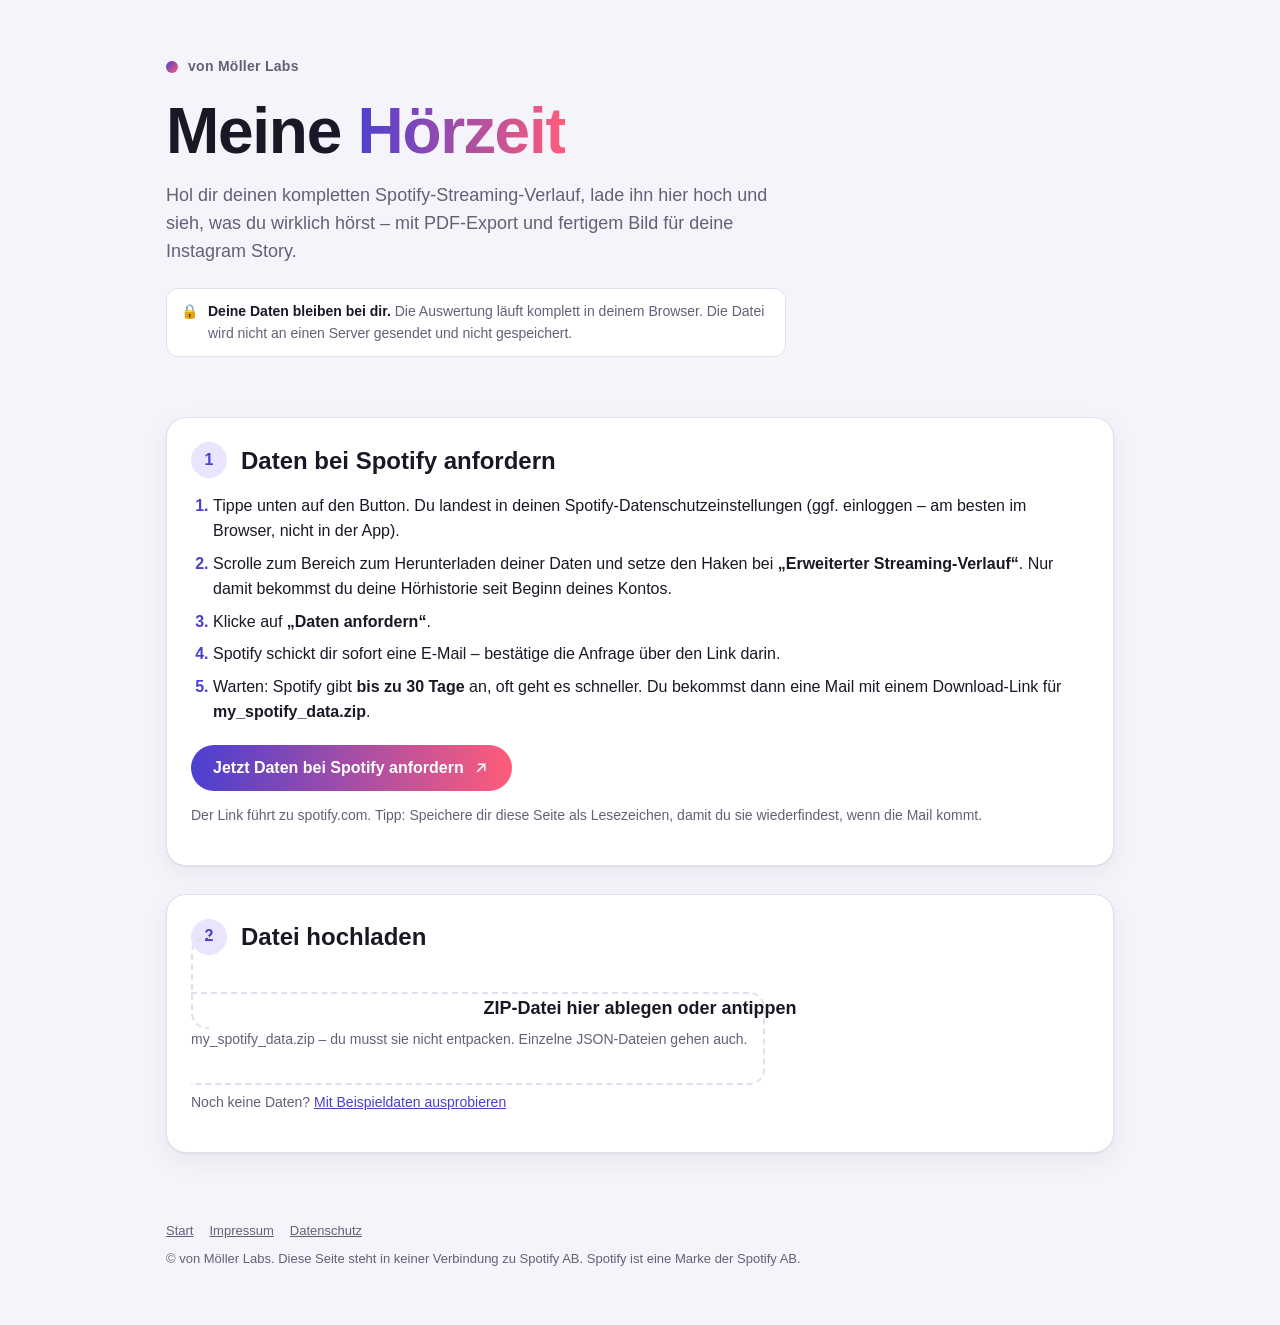
==== hoerzeit/index.html @ c16724ff "Meine Hörzeit als Web-Version, Startseite mit Links zu den Programmen, Datenschutz ergänzt Co-Author" ====
<!doctype html>
<html lang="de">
<head>
<meta charset="utf-8">
<meta name="viewport" content="width=device-width, initial-scale=1">
<title>Meine Hörzeit – von Möller Labs</title>
<meta name="description" content="Lade deinen Streaming-Verlauf hoch und bekomme eine Auswertung deiner Hörgewohnheiten – direkt im Browser, ohne Upload auf einen Server.">
<meta name="theme-color" content="#14111f">
<script src="vendor/jszip.min.js"></script>
<script src="vendor/jspdf.umd.min.js"></script>
<style>
:root{
  --bg:#f6f4fb; --surface:#ffffff; --surface-2:#efecf7; --text:#1b1726; --muted:#655f78;
  --line:#e2ddef; --accent:#4B3FD1; --accent-2:#ff5c7a; --accent-soft:#ebe4ff; --ok:#13a36b;
  --shadow:0 1px 2px rgba(20,17,31,.06),0 8px 24px rgba(20,17,31,.06);
}
@media (prefers-color-scheme: dark){
  :root:not([data-theme="light"]){
    --bg:#14111f; --surface:#1d1930; --surface-2:#262140; --text:#f1eefb; --muted:#a59fbd;
    --line:#332d4f; --accent:#9C93FF; --accent-2:#ff7590; --accent-soft:#2c2450; --ok:#3ccf95;
    --shadow:0 1px 2px rgba(0,0,0,.3),0 8px 24px rgba(0,0,0,.25);
  }
}
:root[data-theme="dark"]{
  --bg:#14111f; --surface:#1d1930; --surface-2:#262140; --text:#f1eefb; --muted:#a59fbd;
  --line:#332d4f; --accent:#9C93FF; --accent-2:#ff7590; --accent-soft:#2c2450; --ok:#3ccf95;
  --shadow:0 1px 2px rgba(0,0,0,.3),0 8px 24px rgba(0,0,0,.25);
}
*{box-sizing:border-box}
html,body{margin:0}
body{background:var(--bg);color:var(--text);font:16px/1.55 -apple-system,BlinkMacSystemFont,"Segoe UI",Roboto,"Helvetica Neue",Arial,sans-serif;-webkit-font-smoothing:antialiased}
h1,h2,h3{font-family:-apple-system,BlinkMacSystemFont,"Segoe UI",Roboto,"Helvetica Neue",Arial,sans-serif;line-height:1.15;margin:0}
a{color:var(--accent)}
.wrap{max-width:980px;margin:0 auto;padding:0 16px}
header.hero{padding:56px 0 32px;text-align:left}
.brand{text-decoration:none;display:inline-flex;align-items:center;gap:10px;font-weight:600;color:var(--muted);font-size:14px;letter-spacing:.02em}
.brand-dot{width:12px;height:12px;border-radius:50%;background:linear-gradient(135deg,var(--accent),var(--accent-2))}
.hero h1{font-size:clamp(36px,7vw,64px);margin:14px 0 14px;letter-spacing:-.02em}
.hero h1 span{background:linear-gradient(90deg,var(--accent),var(--accent-2));-webkit-background-clip:text;background-clip:text;color:transparent}
.hero p{font-size:18px;color:var(--muted);max-width:620px;margin:0}
.privacy{display:flex;gap:10px;align-items:flex-start;margin-top:22px;padding:12px 14px;border-radius:12px;background:var(--surface);border:1px solid var(--line);max-width:620px;font-size:14px;color:var(--muted)}
.privacy b{color:var(--text)}
section{margin:28px 0}
.card{background:var(--surface);border:1px solid var(--line);border-radius:20px;padding:24px;box-shadow:var(--shadow)}
.step-head{display:flex;align-items:center;gap:14px;margin-bottom:16px}
.step-num{flex:none;width:36px;height:36px;border-radius:50%;display:grid;place-items:center;font-weight:700;background:var(--accent-soft);color:var(--accent)}
.step-head h2{font-size:24px}
ol.guide{margin:0 0 20px;padding-left:22px}
ol.guide li{margin:8px 0}
ol.guide li::marker{color:var(--accent);font-weight:600}
.hint{font-size:14px;color:var(--muted)}
.btn{appearance:none;border:0;cursor:pointer;display:inline-flex;align-items:center;justify-content:center;gap:8px;font:600 16px -apple-system,BlinkMacSystemFont,"Segoe UI",Roboto,"Helvetica Neue",Arial,sans-serif;padding:14px 22px;border-radius:999px;text-decoration:none;transition:transform .1s ease,filter .15s ease}
.btn:active{transform:scale(.98)}
.btn-primary{background:linear-gradient(90deg,var(--accent),var(--accent-2));color:#fff}
.btn-primary:hover{filter:brightness(1.07)}
.btn-ghost{background:var(--surface-2);color:var(--text)}
.btn-ghost:hover{filter:brightness(.97)}
.btn svg{width:18px;height:18px}
.btn-row{display:flex;flex-wrap:wrap;gap:10px}
.drop{border:2px dashed var(--line);border-radius:16px;padding:36px 16px;text-align:center;cursor:pointer;transition:border-color .15s,background .15s}
.drop:hover,.drop.over{border-color:var(--accent);background:var(--accent-soft)}
.drop strong{display:block;font-size:18px;margin-bottom:4px}
.drop input{display:none}
.status{margin-top:14px;font-size:14px;min-height:20px}
.status.err{color:var(--accent-2)}
.status.ok{color:var(--ok)}
#results{display:none}
.res-head{display:flex;flex-wrap:wrap;gap:12px;align-items:flex-end;justify-content:space-between;margin-bottom:18px}
.res-head h2{font-size:32px}
.res-head .sub{color:var(--muted);font-size:14px;margin-top:4px}
select{font:500 15px -apple-system,BlinkMacSystemFont,"Segoe UI",Roboto,"Helvetica Neue",Arial,sans-serif;padding:10px 14px;border-radius:12px;border:1px solid var(--line);background:var(--surface);color:var(--text)}
.kpis{display:grid;grid-template-columns:repeat(auto-fit,minmax(135px,1fr));gap:12px;margin-bottom:16px}
.kpi{background:var(--surface);border:1px solid var(--line);border-radius:16px;padding:16px}
.kpi .v{font-size:28px;font-weight:700;letter-spacing:-.01em}
.kpi .l{font-size:13px;color:var(--muted)}
.persona{display:flex;gap:16px;align-items:center;background:linear-gradient(120deg,var(--accent),var(--accent-2));color:#fff;border-radius:20px;padding:20px 22px;margin-bottom:16px}
.persona .emoji{font-size:40px;line-height:1}
.persona h3{font-size:22px}
.persona p{margin:2px 0 0;opacity:.9;font-size:15px}
.grid2{display:grid;grid-template-columns:1fr 1fr;gap:16px}
@media (max-width:760px){.grid2{grid-template-columns:1fr}}
.card h3{font-size:18px;margin-bottom:12px}
ol.top{list-style:none;margin:0;padding:0;counter-reset:t}
ol.top li{counter-increment:t;display:grid;grid-template-columns:26px 1fr auto;gap:10px;align-items:center;padding:7px 0;border-bottom:1px solid var(--line)}
ol.top li:last-child{border-bottom:0}
ol.top li::before{content:counter(t);font-weight:700;color:var(--accent);text-align:right}
.top .name{min-width:0}
.top .name b{display:block;font-weight:600;white-space:nowrap;overflow:hidden;text-overflow:ellipsis}
.top .name small{display:block;color:var(--muted);font-size:13px;white-space:nowrap;overflow:hidden;text-overflow:ellipsis}
.top .bar{height:4px;border-radius:2px;background:linear-gradient(90deg,var(--accent),var(--accent-2));margin-top:5px}
.top .val{font-size:13px;color:var(--muted);text-align:right;white-space:nowrap}
canvas.chart{width:100%;height:200px;display:block}
.facts{display:grid;grid-template-columns:repeat(auto-fit,minmax(200px,1fr));gap:12px}
.fact{padding:14px;border-radius:14px;background:var(--surface-2)}
.fact .l{font-size:13px;color:var(--muted)}
.fact .v{font-weight:600;margin-top:2px}
.share{display:grid;grid-template-columns:220px 1fr;gap:24px;align-items:center}
@media (max-width:640px){.share{grid-template-columns:1fr}.share img{max-width:220px;margin:0 auto}}
.share img{width:100%;border-radius:16px;display:block;box-shadow:var(--shadow);border:1px solid var(--line)}
.share h3{font-size:22px;margin-bottom:6px}
.share p{color:var(--muted);margin:0 0 16px}
#shareHint{margin-top:12px}
footer{padding:40px 0 56px;color:var(--muted);font-size:13px}
footer nav{display:flex;gap:16px;margin-bottom:8px}
footer a{color:var(--muted)}
.overlay{position:fixed;inset:0;background:rgba(10,8,18,.55);display:none;place-items:center;z-index:10;color:#fff;font-weight:600}
.overlay.on{display:grid}
.spinner{width:42px;height:42px;border-radius:50%;border:4px solid rgba(255,255,255,.3);border-top-color:#fff;animation:spin 1s linear infinite;margin:0 auto 12px}
@keyframes spin{to{transform:rotate(360deg)}}
</style>
</head>
<body>

<div class="wrap">
  <header class="hero">
    <a class="brand" href="../index.html"><span class="brand-dot"></span>von Möller Labs</a>
    <h1>Meine <span>Hörzeit</span></h1>
    <p>Hol dir deinen kompletten Spotify-Streaming-Verlauf, lade ihn hier hoch und sieh, was du wirklich hörst – mit PDF-Export und fertigem Bild für deine Instagram Story.</p>
    <div class="privacy">🔒 <span><b>Deine Daten bleiben bei dir.</b> Die Auswertung läuft komplett in deinem Browser. Die Datei wird nicht an einen Server gesendet und nicht gespeichert.</span></div>
  </header>

  <!-- Schritt 1 -->
  <section class="card" id="step1">
    <div class="step-head"><div class="step-num">1</div><h2>Daten bei Spotify anfordern</h2></div>
    <ol class="guide">
      <li>Tippe unten auf den Button. Du landest in deinen Spotify-Datenschutzeinstellungen (ggf. einloggen – am besten im Browser, nicht in der App).</li>
      <li>Scrolle zum Bereich zum Herunterladen deiner Daten und setze den Haken bei <b>„Erweiterter Streaming-Verlauf“</b>. Nur damit bekommst du deine Hörhistorie seit Beginn deines Kontos.</li>
      <li>Klicke auf <b>„Daten anfordern“</b>.</li>
      <li>Spotify schickt dir sofort eine E-Mail – bestätige die Anfrage über den Link darin.</li>
      <li>Warten: Spotify gibt <b>bis zu 30 Tage</b> an, oft geht es schneller. Du bekommst dann eine Mail mit einem Download-Link für <b>my_spotify_data.zip</b>.</li>
    </ol>
    <div class="btn-row">
      <a class="btn btn-primary" href="https://www.spotify.com/de/account/privacy/" target="_blank" rel="noopener">
        Jetzt Daten bei Spotify anfordern
        <svg viewBox="0 0 24 24" fill="none" stroke="currentColor" stroke-width="2"><path d="M7 17 17 7M8 7h9v9"/></svg>
      </a>
    </div>
    <p class="hint" style="margin-top:14px">Der Link führt zu spotify.com. Tipp: Speichere dir diese Seite als Lesezeichen, damit du sie wiederfindest, wenn die Mail kommt.</p>
  </section>

  <!-- Schritt 2 -->
  <section class="card" id="step2">
    <div class="step-head"><div class="step-num">2</div><h2>Datei hochladen</h2></div>
    <label class="drop" id="drop">
      <input type="file" id="file" accept=".zip,.json,application/zip,application/json" multiple>
      <strong>ZIP-Datei hier ablegen oder antippen</strong>
      <span class="hint">my_spotify_data.zip – du musst sie nicht entpacken. Einzelne JSON-Dateien gehen auch.</span>
    </label>
    <div class="status" id="status"></div>
    <p class="hint" style="margin-top:6px">Noch keine Daten? <a href="#" id="demo">Mit Beispieldaten ausprobieren</a></p>
  </section>

  <!-- Schritt 3 -->
  <section id="results">
    <div class="res-head">
      <div>
        <h2 id="resTitle">Deine Auswertung</h2>
        <div class="sub" id="resRange"></div>
      </div>
      <select id="yearSel" aria-label="Zeitraum wählen"></select>
    </div>

    <div class="persona" id="persona"></div>
    <div class="kpis" id="kpis"></div>

    <div class="grid2">
      <div class="card"><h3>Top-Künstler:innen</h3><ol class="top" id="topArtists"></ol></div>
      <div class="card"><h3>Top-Songs</h3><ol class="top" id="topTracks"></ol></div>
    </div>

    <div class="card" style="margin-top:16px"><h3>Wann du hörst – nach Uhrzeit <span class="hint">(Stunden)</span></h3><canvas class="chart" id="chHour"></canvas></div>
    <div class="grid2" style="margin-top:16px">
      <div class="card"><h3>Nach Wochentag</h3><canvas class="chart" id="chWeek"></canvas></div>
      <div class="card"><h3 id="chTimeTitle">Nach Monat</h3><canvas class="chart" id="chTime"></canvas></div>
    </div>

    <div class="grid2" style="margin-top:16px">
      <div class="card"><h3>Top-Alben</h3><ol class="top" id="topAlbums"></ol></div>
      <div class="card"><h3>Top-Podcasts</h3><ol class="top" id="topPods"></ol></div>
    </div>

    <div class="card" style="margin-top:16px"><h3>Fun Facts</h3><div class="facts" id="facts"></div></div>

    <!-- Export & Share -->
    <div class="card" style="margin-top:16px">
      <div class="share">
        <img id="storyPrev" alt="Vorschau deines Instagram-Story-Bildes">
        <div>
          <h3>Teilen &amp; exportieren</h3>
          <p>Poste deine Hörzeit direkt in deine Instagram Story oder speichere die komplette Auswertung als PDF.</p>
          <div class="btn-row">
            <button class="btn btn-primary" id="btnStory">
              <svg viewBox="0 0 24 24" fill="none" stroke="currentColor" stroke-width="2"><rect x="3" y="3" width="18" height="18" rx="5"/><circle cx="12" cy="12" r="4"/><circle cx="17.5" cy="6.5" r="1" fill="currentColor"/></svg>
              In Instagram Story posten
            </button>
            <button class="btn btn-ghost" id="btnPdf">
              <svg viewBox="0 0 24 24" fill="none" stroke="currentColor" stroke-width="2"><path d="M12 3v12m0 0 5-5m-5 5-5-5M5 21h14"/></svg>
              Als PDF speichern
            </button>
            <button class="btn btn-ghost" id="btnImg">Story-Bild speichern</button>
          </div>
          <div class="hint" id="shareHint"></div>
        </div>
      </div>
    </div>
  </section>

  <footer>
    <nav><a href="../index.html">Start</a><a href="../impressum.html">Impressum</a><a href="../datenschutz.html">Datenschutz</a></nav>
    <div>© von Möller Labs. Diese Seite steht in keiner Verbindung zu Spotify AB. Spotify ist eine Marke der Spotify AB.</div>
  </footer>
</div>

<div class="overlay" id="overlay"><div style="text-align:center"><div class="spinner"></div><div id="overlayText">Lese deine Daten …</div></div></div>

<script>
/* ======================= Einstellungen ======================= */
const SITE_URL = location.host ? (location.host + location.pathname).replace(/index\.html$/,'').replace(/\/$/,'') : 'hoerzeit';
const MIN_PLAY_MS = 30000;   // ab 30 Sek. zählt ein Song als "gehört" (wie bei Spotify)

/* ======================= Helfer ======================= */
const $ = s => document.querySelector(s);
const nf = new Intl.NumberFormat('de-DE');
const fmt = n => nf.format(Math.round(n));
const MONTHS = ['Jan','Feb','Mär','Apr','Mai','Jun','Jul','Aug','Sep','Okt','Nov','Dez'];
const WEEKDAYS = ['Mo','Di','Mi','Do','Fr','Sa','So'];
const WEEKDAYS_LONG = ['Montag','Dienstag','Mittwoch','Donnerstag','Freitag','Samstag','Sonntag'];
const esc = s => String(s ?? '').replace(/[&<>"']/g, c => ({'&':'&amp;','<':'&lt;','>':'&gt;','"':'&quot;',"'":'&#39;'}[c]));
const dayKey = d => d.getFullYear()+'-'+String(d.getMonth()+1).padStart(2,'0')+'-'+String(d.getDate()).padStart(2,'0');
const fmtDate = d => d.toLocaleDateString('de-DE',{day:'numeric',month:'long',year:'numeric'});
function hm(ms){ const m = ms/60000; if (m < 60) return fmt(m)+' Min.'; const h = m/60; return (h<10? h.toFixed(1).replace('.',','): fmt(h))+' Std.'; }
function setStatus(msg, cls=''){ const s=$('#status'); s.textContent=msg; s.className='status '+cls; }
function overlay(on, txt){ $('#overlay').classList.toggle('on', on); if (txt) $('#overlayText').textContent = txt; }
function cssVar(n){ return getComputedStyle(document.documentElement).getPropertyValue(n).trim(); }

/* ======================= Daten einlesen ======================= */
let RECORDS = [];

function normalize(r){
  // Erweiterter Streaming-Verlauf
  if ('ts' in r){
    const t = Date.parse(r.ts); if (isNaN(t)) return null;
    const ms = +r.ms_played || 0;
    if (r.master_metadata_track_name){
      return {t, ms, ext:true, type:'music', track:r.master_metadata_track_name, artist:r.master_metadata_album_artist_name||'Unbekannt',
        album:r.master_metadata_album_album_name||'', skipped: r.skipped===true || r.reason_end==='fwdbtn', shuffle: r.shuffle===true};
    }
    if (r.episode_name || r.episode_show_name){
      return {t, ms, ext:true, type:'podcast', show:r.episode_show_name||'Podcast', episode:r.episode_name||''};
    }
    return null;
  }
  // Normale Kontodaten (StreamingHistory_music_X.json / StreamingHistory_podcast_X.json)
  if ('endTime' in r){
    const t = Date.parse(String(r.endTime).replace(' ','T')+':00Z'); if (isNaN(t)) return null;
    const ms = +r.msPlayed || 0;
    if (r.trackName) return {t, ms, ext:false, type:'music', track:r.trackName, artist:r.artistName||'Unbekannt', album:''};
    if (r.podcastName || r.episodeName) return {t, ms, ext:false, type:'podcast', show:r.podcastName||'Podcast', episode:r.episodeName||''};
  }
  return null;
}

function isHistoryFile(name){
  const base = name.split('/').pop();
  if (/video/i.test(base)) return false;
  return /^(Streaming_?History|endsong)/i.test(base) && /\.json$/i.test(base);
}

async function readFiles(files){
  const raw = [];
  for (const f of files){
    if (/\.zip$/i.test(f.name) || f.type.includes('zip')){
      if (!window.JSZip) throw new Error('ZIP-Modul konnte nicht geladen werden. Bitte Internetverbindung prüfen.');
      const zip = await JSZip.loadAsync(f);
      const entries = Object.values(zip.files).filter(e => !e.dir && isHistoryFile(e.name));
      for (const e of entries){
        try { const arr = JSON.parse(await e.async('string')); if (Array.isArray(arr)) raw.push(...arr); } catch(_){}
      }
    } else if (/\.json$/i.test(f.name)){
      try { const arr = JSON.parse(await f.text()); if (Array.isArray(arr)) raw.push(...arr); } catch(_){}
    }
  }
  let recs = raw.map(normalize).filter(Boolean);
  // Wenn der erweiterte Verlauf vorhanden ist, nur diesen nutzen (vermeidet doppelte Zählung)
  if (recs.some(r => r.ext)) recs = recs.filter(r => r.ext);
  // Duplikate entfernen (z. B. wenn Dateien doppelt hochgeladen wurden)
  const seen = new Set();
  recs = recs.filter(r => { const k = r.t+'|'+(r.track||r.episode)+'|'+r.ms; if (seen.has(k)) return false; seen.add(k); return true; });
  recs.sort((a,b) => a.t-b.t);
  return recs;
}

async function handleFiles(files){
  if (!files || !files.length) return;
  overlay(true, 'Lese deine Daten …');
  try {
    const recs = await readFiles([...files]);
    if (!recs.length){
      overlay(false);
      setStatus('In der Datei wurde kein Streaming-Verlauf gefunden. Lade bitte die ZIP-Datei von Spotify (my_spotify_data.zip) hoch.', 'err');
      return;
    }
    RECORDS = recs;
    setStatus('✓ '+fmt(recs.length)+' Einträge eingelesen.', 'ok');
    showResults();
  } catch(e){
    console.error(e);
    setStatus('Die Datei konnte nicht gelesen werden: '+e.message, 'err');
  } finally { overlay(false); }
}

/* ======================= Auswertung ======================= */
function analyze(year){
  const recs = year==='all' ? RECORDS : RECORDS.filter(r => new Date(r.t).getFullYear()===+year);
  const S = {year, totalMs:0, musicMs:0, podMs:0, plays:0, artists:new Map(), tracks:new Map(), albums:new Map(), pods:new Map(),
    hours:new Array(24).fill(0), week:new Array(7).fill(0), timeline:new Map(), days:new Map(), skipN:0, skipBase:0, shufN:0, first:null, last:null, nightMs:0};
  for (const r of recs){
    const d = new Date(r.t);
    S.totalMs += r.ms;
    S.hours[d.getHours()] += r.ms;
    S.week[(d.getDay()+6)%7] += r.ms;
    const tk = year==='all' ? String(d.getFullYear()) : d.getMonth();
    S.timeline.set(tk, (S.timeline.get(tk)||0) + r.ms);
    const dk = dayKey(d); S.days.set(dk, (S.days.get(dk)||0) + r.ms);
    if (!S.first) S.first = r; S.last = r;
    if (r.type==='music'){
      S.musicMs += r.ms;
      const counted = r.ms >= MIN_PLAY_MS;
      if (counted) S.plays++;
      const a = S.artists.get(r.artist) || {name:r.artist, ms:0, plays:0}; a.ms += r.ms; if (counted) a.plays++; S.artists.set(r.artist, a);
      const k = r.track+'\u0000'+r.artist;
      const t = S.tracks.get(k) || {name:r.track, artist:r.artist, ms:0, plays:0}; t.ms += r.ms; if (counted) t.plays++; S.tracks.set(k, t);
      if (r.album){ const ak = r.album+'\u0000'+r.artist; const al = S.albums.get(ak) || {name:r.album, artist:r.artist, ms:0}; al.ms += r.ms; S.albums.set(ak, al); }
      if (r.ext){ S.skipBase++; if (r.skipped) S.skipN++; if (r.shuffle) S.shufN++; }
    } else {
      S.podMs += r.ms;
      const p = S.pods.get(r.show) || {name:r.show, ms:0, eps:new Set()}; p.ms += r.ms; p.eps.add(r.episode); S.pods.set(r.show, p);
    }
  }
  S.topArtists = [...S.artists.values()].sort((a,b)=>b.ms-a.ms);
  S.topTracks  = [...S.tracks.values()].filter(t=>t.plays>0).sort((a,b)=>b.plays-a.plays || b.ms-a.ms);
  S.topAlbums  = [...S.albums.values()].sort((a,b)=>b.ms-a.ms);
  S.topPods    = [...S.pods.values()].sort((a,b)=>b.ms-a.ms);
  // Tage / Serien
  const dayKeys = [...S.days.keys()].sort();
  S.activeDays = dayKeys.length;
  let best = null; for (const [k,v] of S.days) if (!best || v>best[1]) best = [k,v];
  S.bestDay = best;
  let streak=0, maxStreak=0, prev=null;
  for (const k of dayKeys){
    const cur = new Date(k+'T12:00:00');
    streak = (prev && Math.round((cur-prev)/864e5)===1) ? streak+1 : 1;
    if (streak>maxStreak) maxStreak = streak; prev = cur;
  }
  S.maxStreak = maxStreak;
  S.peakHour = S.hours.indexOf(Math.max(...S.hours));
  S.peakDay = S.week.indexOf(Math.max(...S.week));
  S.persona = persona(S);
  return S;
}

function persona(S){
  const h = S.peakHour;
  const tot = S.hours.reduce((a,b)=>a+b,0) || 1;
  const night = (S.hours.slice(22).reduce((a,b)=>a+b,0) + S.hours.slice(0,5).reduce((a,b)=>a+b,0)) / tot;
  const top1share = S.topArtists[0] ? S.topArtists[0].ms / (S.musicMs||1) : 0;
  if (night > .25 || h>=22 || h<5) return {e:'🦉', t:'Nachteule', d:'Deine Musik läuft am liebsten, wenn alle anderen schlafen.'};
  if (top1share > .2) return {e:'💘', t:'Superfan', d:'Über ein Fünftel deiner Hörzeit gehört '+S.topArtists[0].name+'. Das ist Treue.'};
  if (S.artists.size > 800) return {e:'🧭', t:'Entdecker:in', d:'Mehr als '+fmt(S.artists.size)+' verschiedene Künstler:innen – du hörst querbeet.'};
  if (h>=5 && h<10) return {e:'🌅', t:'Frühaufsteher:in', d:'Dein Tag startet mit Musik – die meiste Hörzeit liegt am Morgen.'};
  if (h>=17) return {e:'🌆', t:'Feierabend-Hörer:in', d:'Wenn der Tag vorbei ist, geht bei dir die Musik an.'};
  return {e:'🎧', t:'Dauerbeschaller:in', d:'Musik begleitet dich durch den ganzen Tag.'};
}

/* ======================= Darstellung ======================= */
let CUR = null, STORY_BLOB = null;

function showResults(){
  const years = [...new Set(RECORDS.map(r => new Date(r.t).getFullYear()))].sort((a,b)=>b-a);
  const sel = $('#yearSel');
  sel.innerHTML = '<option value="all">Alle Jahre</option>' + years.map(y=>`<option value="${y}">${y}</option>`).join('');
  sel.value = years.length>1 ? String(years[0]) : 'all';
  $('#results').style.display = 'block';
  render();
  setTimeout(()=> $('#results').scrollIntoView({behavior:'smooth'}), 50);
}

function periodLabel(S){ return S.year==='all' ? 'Alle Jahre' : String(S.year); }

function render(){
  const S = CUR = analyze($('#yearSel').value);
  $('#resTitle').textContent = 'Deine Hörzeit ' + (S.year==='all' ? '' : S.year);
  $('#resRange').textContent = S.first ? fmtDate(new Date(S.first.t)) + ' – ' + fmtDate(new Date(S.last.t)) : '';
  $('#persona').innerHTML = `<div class="emoji">${S.persona.e}</div><div><h3>Du bist: ${esc(S.persona.t)}</h3><p>${esc(S.persona.d)}</p></div>`;
  const mins = S.totalMs/60000;
  const k = [
    [fmt(mins), 'Minuten gehört'],
    [fmt(mins/60), 'Stunden'],
    [fmt(S.plays), 'Songs gestreamt'],
    [fmt(S.tracks.size), 'verschiedene Songs'],
    [fmt(S.artists.size), 'Künstler:innen'],
    [fmt(S.activeDays), 'Tage mit Musik'],
  ];
  $('#kpis').innerHTML = k.map(([v,l])=>`<div class="kpi"><div class="v">${v}</div><div class="l">${l}</div></div>`).join('');

  list('#topArtists', S.topArtists.slice(0,10), a => [a.name, fmt(a.plays)+' Streams'], a => hm(a.ms), a => a.ms);
  list('#topTracks', S.topTracks.slice(0,10), t => [t.name, t.artist], t => fmt(t.plays)+'×', t => t.plays);
  list('#topAlbums', S.topAlbums.slice(0,5), a => [a.name, a.artist], a => hm(a.ms), a => a.ms, 'Im erweiterten Verlauf enthalten – nicht in den normalen Kontodaten.');
  list('#topPods', S.topPods.slice(0,5), p => [p.name, p.eps.size+' Folgen'], p => hm(p.ms), p => p.ms, 'Keine Podcasts in diesem Zeitraum.');

  const f = [];
  if (S.bestDay) f.push(['Dein stärkster Tag', fmtDate(new Date(S.bestDay[0]+'T12:00:00'))+' · '+hm(S.bestDay[1])]);
  f.push(['Längste Serie', S.maxStreak+' Tage am Stück']);
  f.push(['Lieblings-Uhrzeit', S.peakHour+':00 – '+(S.peakHour+1)+':00 Uhr']);
  f.push(['Lieblings-Wochentag', WEEKDAYS_LONG[S.peakDay]]);
  if (S.skipBase) f.push(['Übersprungen', Math.round(S.skipN/S.skipBase*100)+' % deiner Songs']);
  if (S.skipBase) f.push(['Shuffle-Anteil', Math.round(S.shufN/S.skipBase*100)+' %']);
  if (S.podMs) f.push(['Podcasts', hm(S.podMs)]);
  if (S.activeDays) f.push(['Ø pro Musik-Tag', hm(S.totalMs/S.activeDays)]);
  $('#facts').innerHTML = f.map(([l,v])=>`<div class="fact"><div class="l">${l}</div><div class="v">${esc(v)}</div></div>`).join('');

  drawAllCharts();
  buildStory();
}

function list(sel, items, label, value, metric, emptyMsg='Keine Daten.'){
  const el = $(sel);
  if (!items.length){ el.innerHTML = `<p class="hint" style="margin:0">${emptyMsg}</p>`; return; }
  const max = metric(items[0]) || 1;
  el.innerHTML = items.map(it => { const [a,b] = label(it); return `<li><div class="name"><b>${esc(a)}</b><small>${esc(b)}</small><div class="bar" style="width:${Math.max(4,metric(it)/max*100)}%"></div></div><div class="val">${esc(value(it))}</div></li>`; }).join('');
}

/* ----- Diagramme (Canvas – werden auch fürs PDF verwendet) ----- */
function chartData(S){
  const hour = {labels:[...Array(24).keys()].map(h=>String(h)), values:S.hours.map(v=>v/3.6e6)};
  const week = {labels:WEEKDAYS, values:S.week.map(v=>v/3.6e6)};
  let time;
  if (S.year==='all'){ const ks=[...S.timeline.keys()].sort(); time={labels:ks, values:ks.map(k=>S.timeline.get(k)/3.6e6), title:'Nach Jahr (Std.)'}; }
  else time = {labels:MONTHS, values:MONTHS.map((_,i)=>(S.timeline.get(i)||0)/3.6e6), title:'Nach Monat (Std.)'};
  return {hour, week, time};
}

function drawBars(cv, labels, values, o){
  const dpr = o.dpr || window.devicePixelRatio || 1;
  const W = o.w || cv.clientWidth || 600, H = o.h || cv.clientHeight || 200;
  cv.width = W*dpr; cv.height = H*dpr;
  const c = cv.getContext('2d'); c.setTransform(dpr,0,0,dpr,0,0);
  c.fillStyle = o.bg; c.fillRect(0,0,W,H);
  const padL=34, padB=22, padT=10, padR=6;
  const max = Math.max(...values, .0001);
  const nice = niceMax(max);
  c.font = '11px system-ui, -apple-system, "Helvetica Neue", Arial, sans-serif'; c.textBaseline='middle'; c.textAlign='right';
  for (let i=0;i<=5;i++){
    const y = padT + (H-padT-padB)*(1-i/5);
    c.strokeStyle=o.grid; c.lineWidth=1; c.beginPath(); c.moveTo(padL,y); c.lineTo(W-padR,y); c.stroke();
    c.fillStyle=o.muted; c.fillText(fmtAxis(nice*i/5), padL-6, y);
  }
  const n = values.length, slot = (W-padL-padR)/n, bw = Math.max(2, slot*0.68);
  const maxIdx = values.indexOf(Math.max(...values));
  const step = n>16 ? 3 : 1;
  values.forEach((v,i)=>{
    const h = (H-padT-padB) * (v/nice);
    const x = padL + slot*i + (slot-bw)/2, y = H-padB-h;
    c.fillStyle = i===maxIdx ? o.accent2 : o.accent;
    roundRect(c, x, y, bw, h, Math.min(4,bw/2)); c.fill();
    if (i%step===0){ c.fillStyle=o.muted; c.textAlign='center'; c.fillText(labels[i], x+bw/2, H-padB/2+2); }
  });
}
function niceMax(m){ const p = Math.pow(10, Math.floor(Math.log10(m))); const r = m/p; return (r<=1?1:r<=2?2:r<=5?5:10)*p; }
function fmtAxis(v){ return Number.isInteger(+v.toFixed(6)) ? fmt(v) : String(+v.toFixed(2)).replace('.',','); }
function roundRect(c,x,y,w,h,r){ if (h<=0){ c.beginPath(); return; } r=Math.min(r,h); c.beginPath(); c.moveTo(x,y+h); c.lineTo(x,y+r); c.quadraticCurveTo(x,y,x+r,y); c.lineTo(x+w-r,y); c.quadraticCurveTo(x+w,y,x+w,y+r); c.lineTo(x+w,y+h); c.closePath(); }

function screenTheme(){ return {bg:cssVar('--surface'), grid:cssVar('--line'), muted:cssVar('--muted'), accent:cssVar('--accent'), accent2:cssVar('--accent-2')}; }
function drawAllCharts(){
  if (!CUR) return;
  const d = chartData(CUR), t = screenTheme();
  $('#chTimeTitle').textContent = d.time.title;
  drawBars($('#chHour'), d.hour.labels, d.hour.values, t);
  drawBars($('#chWeek'), d.week.labels, d.week.values, t);
  drawBars($('#chTime'), d.time.labels, d.time.values, t);
}
window.addEventListener('resize', ()=>{ clearTimeout(window.__rz); window.__rz=setTimeout(drawAllCharts,150); });
matchMedia('(prefers-color-scheme: dark)').addEventListener?.('change', drawAllCharts);

/* ======================= Instagram-Story-Bild ======================= */
async function buildStory(){
  await (document.fonts ? document.fonts.ready : Promise.resolve());
  const S = CUR, W=1080, H=1920;
  const cv = document.createElement('canvas'); cv.width=W; cv.height=H;
  const c = cv.getContext('2d');
  // Hintergrund
  const g = c.createLinearGradient(0,0,W,H); g.addColorStop(0,'#1a1033'); g.addColorStop(.55,'#2a1050'); g.addColorStop(1,'#14111f');
  c.fillStyle=g; c.fillRect(0,0,W,H);
  blob(c, 900, 260, 420, 'rgba(255,92,122,.45)');
  blob(c, 120, 1500, 520, 'rgba(124,77,255,.45)');
  blob(c, 1000, 1750, 300, 'rgba(255,170,90,.25)');

  const PAD = 90; let y = 240;
  c.fillStyle='rgba(255,255,255,.7)'; c.font='600 34px system-ui, -apple-system, "Helvetica Neue", Arial, sans-serif'; c.textBaseline='alphabetic';
  c.fillText('MEINE HÖRZEIT '+(S.year==='all'?'':S.year), PAD, y);
  y += 190;
  c.fillStyle='#fff'; c.font='700 200px system-ui, -apple-system, "Helvetica Neue", Arial, sans-serif';
  c.fillText(fmt(S.totalMs/60000), PAD, y);
  y += 70; c.font='500 46px system-ui, -apple-system, "Helvetica Neue", Arial, sans-serif'; c.fillStyle='rgba(255,255,255,.85)';
  c.fillText('Minuten Musik & Podcasts', PAD, y);

  // Persona
  y += 80;
  c.fillStyle='rgba(255,255,255,.12)'; roundRect2(c, PAD, y, W-2*PAD, 120, 30); c.fill();
  c.font='64px serif'; c.fillText(S.persona.e, PAD+30, y+84);
  c.fillStyle='#fff'; c.font='700 48px system-ui, -apple-system, "Helvetica Neue", Arial, sans-serif';
  c.fillText(fit(c, S.persona.t, W-2*PAD-160), PAD+130, y+78);

  // Top-Künstler
  y += 200;
  section(c, 'Top-Künstler:innen', PAD, y); y += 30;
  S.topArtists.slice(0,5).forEach((a,i)=>{ y += 74; row(c, i+1, a.name, null, PAD, y, W-2*PAD); });
  // Top-Songs
  y += 100;
  section(c, 'Top-Songs', PAD, y); y += 30;
  S.topTracks.slice(0,5).forEach((t,i)=>{ y += 90; row(c, i+1, t.name, t.artist, PAD, y-14, W-2*PAD); });

  // Footer
  c.fillStyle='rgba(255,255,255,.6)'; c.font='500 32px system-ui, -apple-system, "Helvetica Neue", Arial, sans-serif'; c.textAlign='center';
  c.fillText(SITE_URL, W/2, H-70);
  c.textAlign='left';

  const blobOut = await new Promise(r => cv.toBlob(r, 'image/png'));
  STORY_BLOB = blobOut;
  $('#storyPrev').src = URL.createObjectURL(blobOut);
}
function blob(c,x,y,r,col){ const g=c.createRadialGradient(x,y,0,x,y,r); g.addColorStop(0,col); g.addColorStop(1,'rgba(0,0,0,0)'); c.fillStyle=g; c.fillRect(x-r,y-r,2*r,2*r); }
function roundRect2(c,x,y,w,h,r){ c.beginPath(); c.moveTo(x+r,y); c.arcTo(x+w,y,x+w,y+h,r); c.arcTo(x+w,y+h,x,y+h,r); c.arcTo(x,y+h,x,y,r); c.arcTo(x,y,x+w,y,r); c.closePath(); }
function fit(c, s, max){ s=String(s); if (c.measureText(s).width<=max) return s; while (s.length>1 && c.measureText(s+'…').width>max) s=s.slice(0,-1); return s+'…'; }
function section(c, t, x, y){ c.fillStyle='#ff8aa0'; c.font='700 30px system-ui, -apple-system, "Helvetica Neue", Arial, sans-serif'; c.fillText(t.toUpperCase(), x, y); }
function row(c, n, a, b, x, y, w){
  c.fillStyle='rgba(255,255,255,.55)'; c.font='700 44px system-ui, -apple-system, "Helvetica Neue", Arial, sans-serif'; c.fillText(String(n), x, y);
  c.fillStyle='#fff'; c.font='600 46px system-ui, -apple-system, "Helvetica Neue", Arial, sans-serif'; c.fillText(fit(c, a, w-80), x+70, y);
  if (b){ c.fillStyle='rgba(255,255,255,.6)'; c.font='400 32px system-ui, -apple-system, "Helvetica Neue", Arial, sans-serif'; c.fillText(fit(c, b, w-80), x+70, y+42); }
}

function download(blob, name){ const a=document.createElement('a'); a.href=URL.createObjectURL(blob); a.download=name; document.body.appendChild(a); a.click(); a.remove(); setTimeout(()=>URL.revokeObjectURL(a.href), 4000); }
const isMobile = /Android|iPhone|iPad|iPod/i.test(navigator.userAgent) || (navigator.platform==='MacIntel' && navigator.maxTouchPoints>1);

async function shareStory(){
  if (!STORY_BLOB) return;
  const file = new File([STORY_BLOB], 'hoerzeit-story.png', {type:'image/png'});
  if (navigator.canShare && navigator.canShare({files:[file]})){
    try { await navigator.share({files:[file]}); $('#shareHint').textContent = 'Wähle im Teilen-Menü „Instagram“ → „Story“.'; return; }
    catch(e){ if (e.name==='AbortError') return; }
  }
  download(STORY_BLOB, 'hoerzeit-story.png');
  if (isMobile){
    $('#shareHint').innerHTML = 'Bild gespeichert. <a href="instagram://story-camera">Instagram Story öffnen</a> und das Bild aus deiner Galerie wählen.';
  } else {
    $('#shareHint').textContent = 'Bild gespeichert. Am einfachsten öffnest du diese Seite auf dem Handy – dort geht das Teilen in die Story direkt mit einem Tipp.';
  }
}

/* ======================= PDF-Export ======================= */
function pdfSafe(s){ return String(s ?? '').replace(/[^\x20-\x7E -ÿ–—‘’“”…€]/g,'?'); }

async function exportPdf(){
  if (!window.jspdf){ alert('Das PDF-Modul konnte nicht geladen werden. Bitte Internetverbindung prüfen.'); return; }
  overlay(true, 'Erstelle PDF …');
  await new Promise(r=>setTimeout(r,30));
  try {
    const S = CUR, { jsPDF } = window.jspdf;
    const doc = new jsPDF({unit:'mm', format:'a4'});
    const PW=210, PH=297, M=16, CW=PW-2*M; let y=M;
    const ACC=[75,63,209], ACC2=[255,92,122], TXT=[27,23,38], MUT=[101,95,120], LINE=[226,221,239];
    const need = h => { if (y+h > PH-M){ doc.addPage(); y=M; } };
    const T = (s, x, yy, o) => doc.text(pdfSafe(s), x, yy, o);
    const cut = (s, w) => { s = pdfSafe(s); if (doc.getTextWidth(s)<=w) return s; while (s.length>1 && doc.getTextWidth(s+'...')>w) s=s.slice(0,-1); return s+'...'; };

    // Kopf
    doc.setFillColor(...ACC); doc.rect(0,0,PW,4,'F');
    doc.setFillColor(...ACC2); doc.rect(PW/2,0,PW/2,4,'F');
    y = 20;
    doc.setFont('helvetica','bold'); doc.setFontSize(24); doc.setTextColor(...TXT);
    T('Meine Hörzeit ' + (S.year==='all' ? '– alle Jahre' : S.year), M, y);
    y += 7; doc.setFont('helvetica','normal'); doc.setFontSize(10); doc.setTextColor(...MUT);
    T((S.first? fmtDate(new Date(S.first.t))+' – '+fmtDate(new Date(S.last.t)) : '') + '  ·  erstellt am ' + fmtDate(new Date()), M, y);

    // Persona
    y += 8; doc.setFillColor(245,241,255); doc.roundedRect(M, y, CW, 16, 3, 3, 'F');
    doc.setFont('helvetica','bold'); doc.setFontSize(13); doc.setTextColor(...ACC); T('Du bist: '+S.persona.t, M+5, y+7);
    doc.setFont('helvetica','normal'); doc.setFontSize(9.5); doc.setTextColor(...MUT); T(cut(S.persona.d, CW-10), M+5, y+12.5);
    y += 24;

    // Kennzahlen
    const k = [[fmt(S.totalMs/60000),'Minuten'],[fmt(S.totalMs/3.6e6),'Stunden'],[fmt(S.plays),'Streams'],[fmt(S.tracks.size),'Songs'],[fmt(S.artists.size),'Künstler:innen'],[fmt(S.activeDays),'Tage mit Musik']];
    const kw = (CW-5*3)/6;
    k.forEach(([v,l],i)=>{ const x=M+i*(kw+3); doc.setDrawColor(...LINE); doc.roundedRect(x,y,kw,17,2,2,'S');
      doc.setFont('helvetica','bold'); doc.setFontSize(13); doc.setTextColor(...TXT); T(v, x+3, y+8);
      doc.setFont('helvetica','normal'); doc.setFontSize(8); doc.setTextColor(...MUT); T(l, x+3, y+13.5); });
    y += 26;

    // Top-Listen nebeneinander
    const colW = (CW-8)/2;
    const table = (title, rows, x, y0) => {
      let yy = y0; doc.setFont('helvetica','bold'); doc.setFontSize(12); doc.setTextColor(...TXT); T(title, x, yy); yy += 6;
      rows.forEach((r,i)=>{ doc.setFont('helvetica','bold'); doc.setFontSize(9.5); doc.setTextColor(...ACC); T(String(i+1), x+4, yy, {align:'right'});
        doc.setTextColor(...TXT); doc.setFont('helvetica','bold'); T(cut(r[0], colW-34), x+7, yy);
        doc.setFont('helvetica','normal'); doc.setTextColor(...MUT); doc.setFontSize(8.5); T(r[2], x+colW, yy, {align:'right'});
        if (r[1]){ T(cut(r[1], colW-34), x+7, yy+4); }
        yy += r[1] ? 9 : 6.5; doc.setDrawColor(...LINE); doc.line(x, yy-3.2, x+colW, yy-3.2); });
      return yy;
    };
    need(100);
    const y1 = table('Top 10 Künstler:innen', S.topArtists.slice(0,10).map(a=>[a.name, fmt(a.plays)+' Streams', hm(a.ms)]), M, y);
    const y2 = table('Top 10 Songs', S.topTracks.slice(0,10).map(t=>[t.name, t.artist, fmt(t.plays)+'x']), M+colW+8, y);
    y = Math.max(y1,y2) + 6;

    // Diagramme
    const d = chartData(S), th = {bg:'#ffffff', grid:'#e2ddef', muted:'#655f78', accent:'#4B3FD1', accent2:'#ff5c7a', dpr:3};
    const chartImg = (data, w, h) => { const cv=document.createElement('canvas'); drawBars(cv, data.labels, data.values, {...th, w, h}); return cv.toDataURL('image/png'); };
    const addChart = (title, data, x, w, h) => { doc.setFont('helvetica','bold'); doc.setFontSize(12); doc.setTextColor(...TXT); T(title, x, y);
      doc.addImage(chartImg(data, w*3.78, h*3.78), 'PNG', x, y+3, w, h); };
    need(56); addChart('Hörzeit nach Uhrzeit (Stunden)', d.hour, M, CW, 45); y += 54;
    need(56); addChart('Nach Wochentag', d.week, M, colW, 42); addChart(d.time.title, d.time, M+colW+8, colW, 42); y += 52;

    // Alben & Podcasts
    if (S.topAlbums.length || S.topPods.length){
      need(60);
      const ya = S.topAlbums.length ? table('Top-Alben', S.topAlbums.slice(0,5).map(a=>[a.name, a.artist, hm(a.ms)]), M, y) : y;
      const yp = S.topPods.length ? table('Top-Podcasts', S.topPods.slice(0,5).map(p=>[p.name, p.eps.size+' Folgen', hm(p.ms)]), M+colW+8, y) : y;
      y = Math.max(ya,yp) + 6;
    }

    // Fun Facts
    const facts = [];
    if (S.bestDay) facts.push(['Stärkster Tag', fmtDate(new Date(S.bestDay[0]+'T12:00:00'))+' ('+hm(S.bestDay[1])+')']);
    facts.push(['Längste Serie', S.maxStreak+' Tage am Stück']);
    facts.push(['Lieblings-Uhrzeit', S.peakHour+':00–'+(S.peakHour+1)+':00 Uhr']);
    facts.push(['Lieblings-Wochentag', WEEKDAYS_LONG[S.peakDay]]);
    if (S.skipBase) facts.push(['Übersprungen', Math.round(S.skipN/S.skipBase*100)+' % der Songs']);
    if (S.skipBase) facts.push(['Shuffle-Anteil', Math.round(S.shufN/S.skipBase*100)+' %']);
    if (S.podMs) facts.push(['Podcasts', hm(S.podMs)]);
    need(10 + Math.ceil(facts.length/2)*7);
    doc.setFont('helvetica','bold'); doc.setFontSize(12); doc.setTextColor(...TXT); T('Fun Facts', M, y); y += 6;
    facts.forEach((f,i)=>{ const x = M + (i%2)*(colW+8); doc.setFont('helvetica','normal'); doc.setFontSize(9); doc.setTextColor(...MUT); T(f[0], x, y);
      doc.setFont('helvetica','bold'); doc.setTextColor(...TXT); T(f[1], x+32, y); if (i%2===1) y += 6.5; });
    if (facts.length%2) y += 6.5;

    // Fußzeile auf jeder Seite
    const pages = doc.getNumberOfPages();
    for (let p=1;p<=pages;p++){ doc.setPage(p); doc.setFont('helvetica','normal'); doc.setFontSize(8); doc.setTextColor(...MUT);
      T('Meine Hörzeit · '+SITE_URL+' · Nicht mit Spotify AB verbunden.', M, PH-8); T(p+'/'+pages, PW-M, PH-8, {align:'right'}); }

    doc.save('hoerzeit-'+(S.year==='all'?'gesamt':S.year)+'.pdf');
  } catch(e){ console.error(e); alert('PDF konnte nicht erstellt werden: '+e.message); }
  finally { overlay(false); }
}

/* ======================= Beispieldaten ======================= */
function demoData(){
  let seed = 7; const rnd = () => (seed = (seed*16807) % 2147483647) / 2147483647;
  const artists = ['Neon Harbor','Lena Kraft','The Midnight Ferries','Juno & die Zugvögel','Kiezkind','Velvet Static','Mara Sol','Paper Lanterns','Ostwind','Bonsai Club','Lucid Atlas','Fräulein Echo','Coastline Kids','Moritz Blau','Saffron Skies','Glasshouse','Nordlicht','Aurelia Moon','Tape Deck Heroes','Kleiner Riese'];
  const words = ['Sommer','Nachtfahrt','Golden','Neonlicht','Ufer','Lieblingsmensch','Satellite','Paper Planes','Funken','Ozean','Heimweg','Wildfire','Spree','Stardust','Echo','Gravity','Mitternacht','Sunday','Fernweh','Kaleidoskop'];
  const songs = artists.map((a,i) => Array.from({length:6}, (_,j) => ({artist:a, track:words[(i*3+j*7)%words.length]+(j%3===2?' (Live)':''), album:'Album '+(1+j%2)+' – '+a})));
  const out = []; const start = Date.UTC(2025,0,1), end = Date.UTC(2026,9,30);
  for (let n=0;n<9000;n++){
    const ai = Math.floor(Math.pow(rnd(),2.2)*artists.length), s = songs[ai][Math.floor(Math.pow(rnd(),1.6)*6)];
    let t = start + rnd()*(end-start); const d = new Date(t); const hr = [7,8,8,9,12,13,17,18,18,19,20,21,21,22,22,23,0,1][Math.floor(rnd()*18)];
    d.setHours(hr, Math.floor(rnd()*60)); t = d.getTime();
    const skipped = rnd()<.18;
    out.push({ts:new Date(t).toISOString(), ms_played: skipped? Math.floor(rnd()*25000): 150000+Math.floor(rnd()*90000), master_metadata_track_name:s.track, master_metadata_album_artist_name:s.artist, master_metadata_album_album_name:s.album, skipped, shuffle:rnd()<.4, reason_end: skipped?'fwdbtn':'trackdone'});
  }
  for (let n=0;n<300;n++){ const t = start + rnd()*(end-start); out.push({ts:new Date(t).toISOString(), ms_played:600000+Math.floor(rnd()*1800000), master_metadata_track_name:null, episode_name:'Folge '+(n+1), episode_show_name:['Morgenkaffee','Tech am Abend','Laufpodcast'][n%3]}); }
  return out;
}

/* ======================= Events ======================= */
const drop = $('#drop');
$('#file').addEventListener('change', e => handleFiles(e.target.files));
['dragenter','dragover'].forEach(ev => drop.addEventListener(ev, e => { e.preventDefault(); drop.classList.add('over'); }));
['dragleave','drop'].forEach(ev => drop.addEventListener(ev, e => { e.preventDefault(); drop.classList.remove('over'); }));
drop.addEventListener('drop', e => handleFiles(e.dataTransfer.files));
$('#demo').addEventListener('click', e => { e.preventDefault(); RECORDS = demoData().map(normalize).filter(Boolean).sort((a,b)=>a.t-b.t); setStatus('Beispieldaten geladen – so sieht deine Auswertung später aus.', 'ok'); showResults(); });
$('#yearSel').addEventListener('change', render);
$('#btnStory').addEventListener('click', shareStory);
$('#btnImg').addEventListener('click', () => STORY_BLOB && download(STORY_BLOB, 'hoerzeit-story.png'));
$('#btnPdf').addEventListener('click', exportPdf);
</script>
</body>
</html>
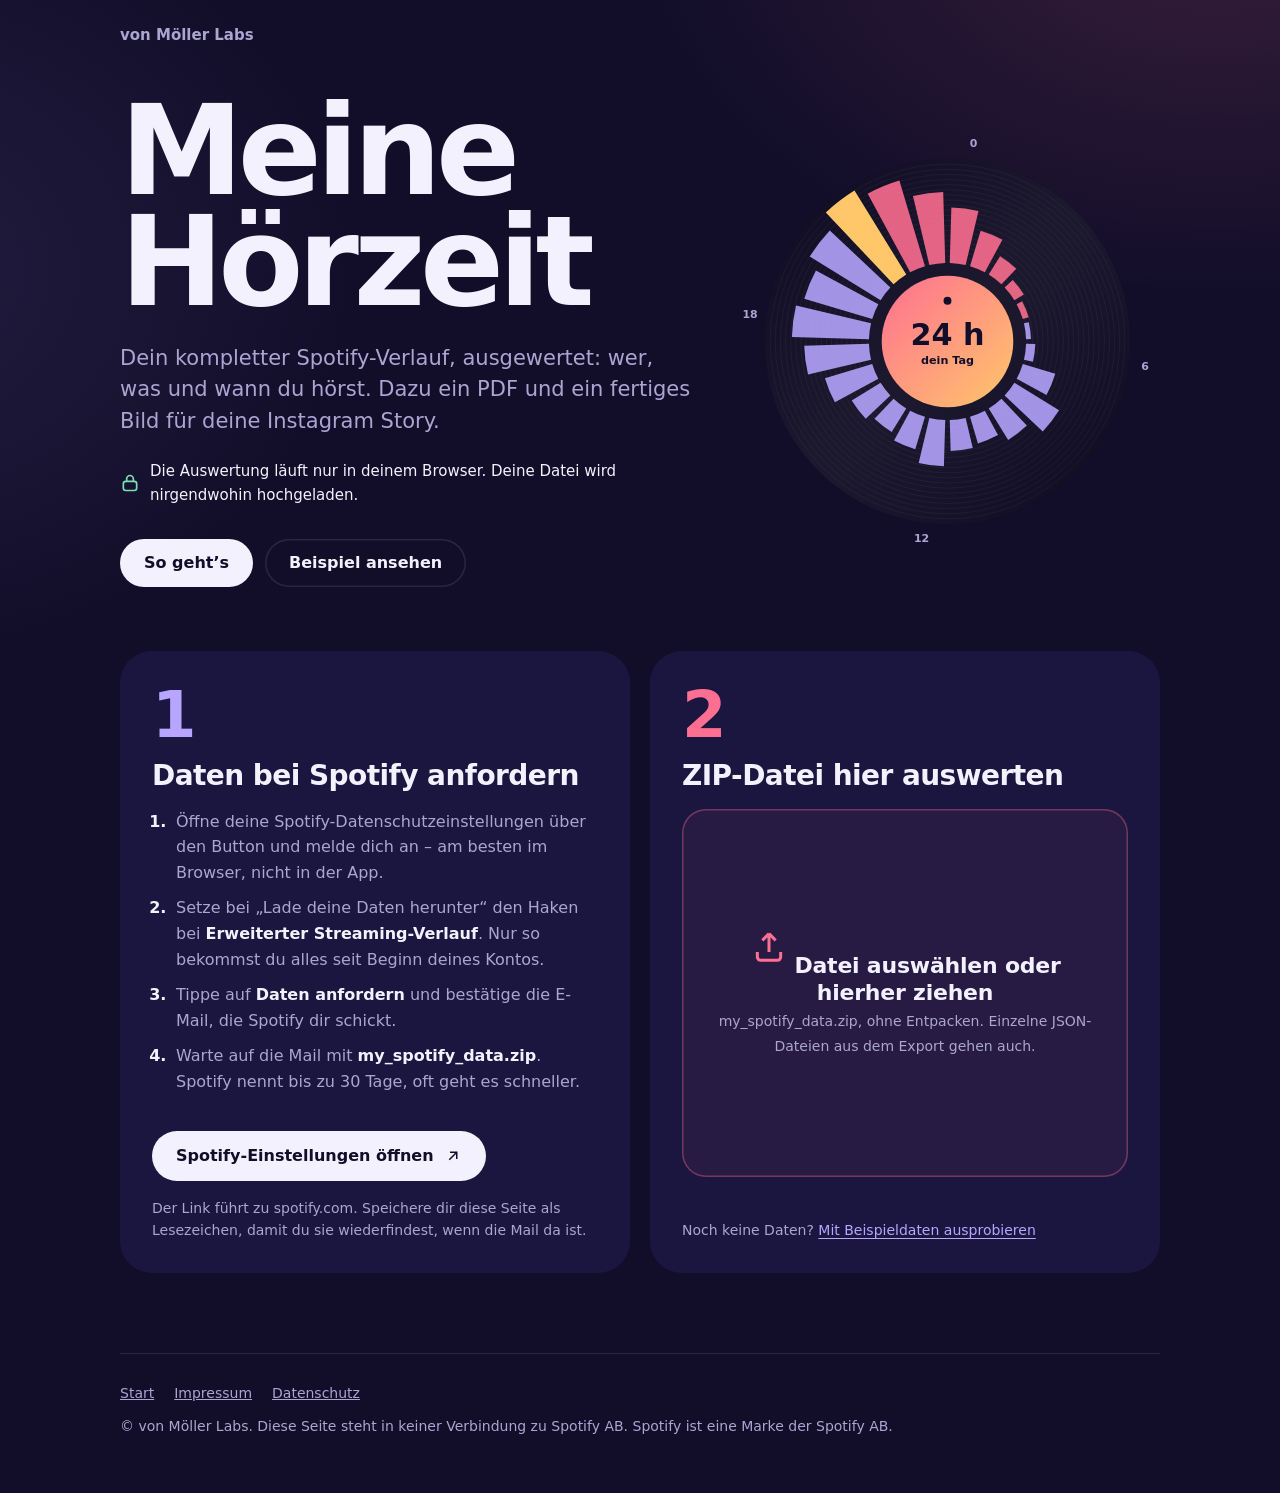
==== commit 5b206867: "Meine Hörzeit: neues Design mit Schallplatten-Tagesuhr Co-Authored-By: Claude Opus 5.5 <noreply@anth" ====
--- a/hoerzeit/index.html
+++ b/hoerzeit/index.html
@@ -4,205 +4,256 @@
 <meta charset="utf-8">
 <meta name="viewport" content="width=device-width, initial-scale=1">
 <title>Meine Hörzeit – von Möller Labs</title>
-<meta name="description" content="Lade deinen Streaming-Verlauf hoch und bekomme eine Auswertung deiner Hörgewohnheiten – direkt im Browser, ohne Upload auf einen Server.">
-<meta name="theme-color" content="#14111f">
+<meta name="description" content="Lade deinen Spotify-Streaming-Verlauf hoch und sieh, wer, was und wann du hörst – direkt im Browser, ohne Upload auf einen Server.">
+<meta name="theme-color" content="#120E2A">
 <script src="vendor/jszip.min.js"></script>
 <script src="vendor/jspdf.umd.min.js"></script>
 <style>
+/* Meine Hörzeit – bewusst ein fester Nacht-Look ("Studio bei gedimmtem Licht").
+   Nur Systemschriften, keine externen Anfragen. */
 :root{
-  --bg:#f6f4fb; --surface:#ffffff; --surface-2:#efecf7; --text:#1b1726; --muted:#655f78;
-  --line:#e2ddef; --accent:#4B3FD1; --accent-2:#ff5c7a; --accent-soft:#ebe4ff; --ok:#13a36b;
-  --shadow:0 1px 2px rgba(20,17,31,.06),0 8px 24px rgba(20,17,31,.06);
-}
-@media (prefers-color-scheme: dark){
-  :root:not([data-theme="light"]){
-    --bg:#14111f; --surface:#1d1930; --surface-2:#262140; --text:#f1eefb; --muted:#a59fbd;
-    --line:#332d4f; --accent:#9C93FF; --accent-2:#ff7590; --accent-soft:#2c2450; --ok:#3ccf95;
-    --shadow:0 1px 2px rgba(0,0,0,.3),0 8px 24px rgba(0,0,0,.25);
-  }
-}
-:root[data-theme="dark"]{
-  --bg:#14111f; --surface:#1d1930; --surface-2:#262140; --text:#f1eefb; --muted:#a59fbd;
-  --line:#332d4f; --accent:#9C93FF; --accent-2:#ff7590; --accent-soft:#2c2450; --ok:#3ccf95;
-  --shadow:0 1px 2px rgba(0,0,0,.3),0 8px 24px rgba(0,0,0,.25);
+  --ink:#120E2A; --panel:#1B1640; --raise:#261F55; --line:rgba(244,241,255,.10);
+  --fg:#F4F1FF; --muted:#ABA5D1; --lilac:#B7A5FF; --coral:#FF6F91; --amber:#FFC76A; --ok:#7BE0B4;
+  --round:ui-rounded,"SF Pro Rounded","Nunito","Arial Rounded MT Bold",system-ui,-apple-system,"Segoe UI",Roboto,sans-serif;
+  --sans:system-ui,-apple-system,"Segoe UI",Roboto,"Helvetica Neue",Arial,sans-serif;
+  color-scheme:dark;
 }
 *{box-sizing:border-box}
 html,body{margin:0}
-body{background:var(--bg);color:var(--text);font:16px/1.55 -apple-system,BlinkMacSystemFont,"Segoe UI",Roboto,"Helvetica Neue",Arial,sans-serif;-webkit-font-smoothing:antialiased}
-h1,h2,h3{font-family:-apple-system,BlinkMacSystemFont,"Segoe UI",Roboto,"Helvetica Neue",Arial,sans-serif;line-height:1.15;margin:0}
-a{color:var(--accent)}
-.wrap{max-width:980px;margin:0 auto;padding:0 16px}
-header.hero{padding:56px 0 32px;text-align:left}
-.brand{text-decoration:none;display:inline-flex;align-items:center;gap:10px;font-weight:600;color:var(--muted);font-size:14px;letter-spacing:.02em}
-.brand-dot{width:12px;height:12px;border-radius:50%;background:linear-gradient(135deg,var(--accent),var(--accent-2))}
-.hero h1{font-size:clamp(36px,7vw,64px);margin:14px 0 14px;letter-spacing:-.02em}
-.hero h1 span{background:linear-gradient(90deg,var(--accent),var(--accent-2));-webkit-background-clip:text;background-clip:text;color:transparent}
-.hero p{font-size:18px;color:var(--muted);max-width:620px;margin:0}
-.privacy{display:flex;gap:10px;align-items:flex-start;margin-top:22px;padding:12px 14px;border-radius:12px;background:var(--surface);border:1px solid var(--line);max-width:620px;font-size:14px;color:var(--muted)}
-.privacy b{color:var(--text)}
-section{margin:28px 0}
-.card{background:var(--surface);border:1px solid var(--line);border-radius:20px;padding:24px;box-shadow:var(--shadow)}
-.step-head{display:flex;align-items:center;gap:14px;margin-bottom:16px}
-.step-num{flex:none;width:36px;height:36px;border-radius:50%;display:grid;place-items:center;font-weight:700;background:var(--accent-soft);color:var(--accent)}
-.step-head h2{font-size:24px}
-ol.guide{margin:0 0 20px;padding-left:22px}
-ol.guide li{margin:8px 0}
-ol.guide li::marker{color:var(--accent);font-weight:600}
-.hint{font-size:14px;color:var(--muted)}
-.btn{appearance:none;border:0;cursor:pointer;display:inline-flex;align-items:center;justify-content:center;gap:8px;font:600 16px -apple-system,BlinkMacSystemFont,"Segoe UI",Roboto,"Helvetica Neue",Arial,sans-serif;padding:14px 22px;border-radius:999px;text-decoration:none;transition:transform .1s ease,filter .15s ease}
-.btn:active{transform:scale(.98)}
-.btn-primary{background:linear-gradient(90deg,var(--accent),var(--accent-2));color:#fff}
-.btn-primary:hover{filter:brightness(1.07)}
-.btn-ghost{background:var(--surface-2);color:var(--text)}
-.btn-ghost:hover{filter:brightness(.97)}
-.btn svg{width:18px;height:18px}
-.btn-row{display:flex;flex-wrap:wrap;gap:10px}
-.drop{border:2px dashed var(--line);border-radius:16px;padding:36px 16px;text-align:center;cursor:pointer;transition:border-color .15s,background .15s}
-.drop:hover,.drop.over{border-color:var(--accent);background:var(--accent-soft)}
-.drop strong{display:block;font-size:18px;margin-bottom:4px}
-.drop input{display:none}
-.status{margin-top:14px;font-size:14px;min-height:20px}
-.status.err{color:var(--accent-2)}
+body{background:var(--ink);color:var(--fg);font:16px/1.6 var(--sans);-webkit-font-smoothing:antialiased;
+  background-image:radial-gradient(60rem 40rem at 95% -10%,rgba(255,111,145,.16),transparent 60%),radial-gradient(50rem 40rem at -10% 30%,rgba(183,165,255,.10),transparent 60%);
+  background-attachment:fixed}
+h1,h2,h3{font-family:var(--round);font-weight:800;margin:0;line-height:1.05}
+a{color:var(--lilac)}
+:focus-visible{outline:2px solid var(--amber);outline-offset:3px;border-radius:6px}
+.wrap{max-width:1080px;margin:0 auto;padding:0 20px}
+.num{font-variant-numeric:tabular-nums}
+
+/* Kopf */
+.topnav{padding:22px 0 0}
+.brand{color:var(--muted);text-decoration:none;font-weight:600;font-size:15px}
+.brand:hover{color:var(--fg)}
+.hero{display:grid;grid-template-columns:1.15fr .85fr;gap:40px;align-items:center;padding:48px 0 64px}
+.hero h1{font-size:clamp(56px,10.5vw,124px);line-height:.9;letter-spacing:-.045em}
+.lead{font-size:clamp(18px,2.1vw,21px);line-height:1.5;color:var(--muted);max-width:30em;margin:24px 0 0}
+.privacy{display:flex;gap:10px;align-items:center;margin:22px 0 0;font-size:15px;color:var(--fg)}
+.privacy svg{flex:none;width:20px;height:20px;color:var(--ok)}
+.hero-actions{display:flex;flex-wrap:wrap;gap:12px;margin-top:32px}
+.record{display:block;width:100%;aspect-ratio:1/1;height:auto}
+.hero .record{max-width:440px;justify-self:end}
+@media (max-width:820px){
+  .hero{grid-template-columns:1fr;padding:32px 0 48px;gap:28px}
+  .hero .record{max-width:300px;justify-self:center;order:-1}
+}
+
+/* Buttons */
+.btn{appearance:none;border:0;cursor:pointer;display:inline-flex;align-items:center;gap:10px;font:650 16px/1 var(--sans);
+  padding:16px 24px;border-radius:999px;text-decoration:none;transition:transform .12s ease,background-color .15s ease,box-shadow .15s ease}
+.btn:active{transform:scale(.97)}
+.btn svg{width:18px;height:18px;flex:none}
+.btn-light{background:var(--fg);color:var(--ink)}
+.btn-light:hover{box-shadow:0 0 0 4px rgba(244,241,255,.15)}
+.btn-line{background:transparent;color:var(--fg);box-shadow:inset 0 0 0 1.5px var(--line)}
+.btn-line:hover{box-shadow:inset 0 0 0 1.5px var(--lilac)}
+.btn-story{background:linear-gradient(100deg,var(--coral),var(--amber));color:var(--ink)}
+.btn-story:hover{box-shadow:0 0 0 4px rgba(255,111,145,.25)}
+.linkbtn{appearance:none;background:none;border:0;padding:0;font:inherit;color:var(--lilac);text-decoration:underline;text-underline-offset:3px;cursor:pointer}
+
+/* Schritte */
+.steps{display:grid;grid-template-columns:1fr 1fr;gap:20px}
+@media (max-width:820px){.steps{grid-template-columns:1fr}}
+.step{background:var(--panel);border-radius:32px;padding:32px;display:flex;flex-direction:column}
+.step-n{font:800 64px/1 var(--round);color:var(--lilac);letter-spacing:-.04em}
+.step:nth-child(2) .step-n{color:var(--coral)}
+.step h2{font-size:28px;letter-spacing:-.02em;margin:14px 0 18px}
+.guide{margin:0 0 26px;padding-left:20px;color:var(--muted)}
+.guide li{margin:0 0 10px;padding-left:4px}
+.guide li::marker{color:var(--fg);font-weight:700}
+.guide b{color:var(--fg);font-weight:600}
+.step .btn{align-self:flex-start}
+.hint{font-size:14px;color:var(--muted);margin:16px 0 0}
+.drop{flex:1;display:grid;place-items:center;text-align:center;gap:6px;min-height:220px;padding:32px 20px;border-radius:24px;cursor:pointer;
+  background:rgba(255,111,145,.05);box-shadow:inset 0 0 0 1.5px rgba(255,111,145,.35);transition:background-color .15s,box-shadow .15s}
+.drop:hover,.drop.over{background:rgba(255,111,145,.10);box-shadow:inset 0 0 0 2px var(--coral)}
+.drop input{position:absolute;width:1px;height:1px;opacity:0;pointer-events:none}
+.drop:focus-within{outline:2px solid var(--amber);outline-offset:3px}
+.drop svg{width:40px;height:40px;color:var(--coral);margin:0 auto 6px}
+.drop strong{font:800 22px/1.2 var(--round);letter-spacing:-.01em}
+.drop span{font-size:14px;color:var(--muted);max-width:28em}
+.status{margin:14px 0 0;font-size:15px;min-height:1.6em}
+.status.err{color:var(--coral)}
 .status.ok{color:var(--ok)}
-#results{display:none}
-.res-head{display:flex;flex-wrap:wrap;gap:12px;align-items:flex-end;justify-content:space-between;margin-bottom:18px}
-.res-head h2{font-size:32px}
-.res-head .sub{color:var(--muted);font-size:14px;margin-top:4px}
-select{font:500 15px -apple-system,BlinkMacSystemFont,"Segoe UI",Roboto,"Helvetica Neue",Arial,sans-serif;padding:10px 14px;border-radius:12px;border:1px solid var(--line);background:var(--surface);color:var(--text)}
-.kpis{display:grid;grid-template-columns:repeat(auto-fit,minmax(135px,1fr));gap:12px;margin-bottom:16px}
-.kpi{background:var(--surface);border:1px solid var(--line);border-radius:16px;padding:16px}
-.kpi .v{font-size:28px;font-weight:700;letter-spacing:-.01em}
-.kpi .l{font-size:13px;color:var(--muted)}
-.persona{display:flex;gap:16px;align-items:center;background:linear-gradient(120deg,var(--accent),var(--accent-2));color:#fff;border-radius:20px;padding:20px 22px;margin-bottom:16px}
-.persona .emoji{font-size:40px;line-height:1}
-.persona h3{font-size:22px}
-.persona p{margin:2px 0 0;opacity:.9;font-size:15px}
-.grid2{display:grid;grid-template-columns:1fr 1fr;gap:16px}
-@media (max-width:760px){.grid2{grid-template-columns:1fr}}
-.card h3{font-size:18px;margin-bottom:12px}
-ol.top{list-style:none;margin:0;padding:0;counter-reset:t}
-ol.top li{counter-increment:t;display:grid;grid-template-columns:26px 1fr auto;gap:10px;align-items:center;padding:7px 0;border-bottom:1px solid var(--line)}
-ol.top li:last-child{border-bottom:0}
-ol.top li::before{content:counter(t);font-weight:700;color:var(--accent);text-align:right}
-.top .name{min-width:0}
-.top .name b{display:block;font-weight:600;white-space:nowrap;overflow:hidden;text-overflow:ellipsis}
-.top .name small{display:block;color:var(--muted);font-size:13px;white-space:nowrap;overflow:hidden;text-overflow:ellipsis}
-.top .bar{height:4px;border-radius:2px;background:linear-gradient(90deg,var(--accent),var(--accent-2));margin-top:5px}
-.top .val{font-size:13px;color:var(--muted);text-align:right;white-space:nowrap}
-canvas.chart{width:100%;height:200px;display:block}
-.facts{display:grid;grid-template-columns:repeat(auto-fit,minmax(200px,1fr));gap:12px}
-.fact{padding:14px;border-radius:14px;background:var(--surface-2)}
-.fact .l{font-size:13px;color:var(--muted)}
-.fact .v{font-weight:600;margin-top:2px}
-.share{display:grid;grid-template-columns:220px 1fr;gap:24px;align-items:center}
-@media (max-width:640px){.share{grid-template-columns:1fr}.share img{max-width:220px;margin:0 auto}}
-.share img{width:100%;border-radius:16px;display:block;box-shadow:var(--shadow);border:1px solid var(--line)}
-.share h3{font-size:22px;margin-bottom:6px}
-.share p{color:var(--muted);margin:0 0 16px}
-#shareHint{margin-top:12px}
-footer{padding:40px 0 56px;color:var(--muted);font-size:13px}
-footer nav{display:flex;gap:16px;margin-bottom:8px}
+
+/* Ergebnisse */
+#results{display:none;padding-top:72px}
+.res-bar{display:flex;flex-wrap:wrap;justify-content:space-between;align-items:flex-end;gap:16px;margin-bottom:24px}
+.res-bar h2{font-size:clamp(36px,5vw,52px);letter-spacing:-.035em}
+.sub{color:var(--muted);margin:6px 0 0;font-size:15px}
+.year{display:flex;align-items:center;gap:10px;color:var(--muted);font-size:15px}
+select{font:600 15px var(--sans);color:var(--fg);background:var(--panel);border:0;box-shadow:inset 0 0 0 1.5px var(--line);border-radius:999px;padding:11px 38px 11px 18px;
+  appearance:none;background-image:linear-gradient(45deg,transparent 50%,var(--fg) 50%),linear-gradient(135deg,var(--fg) 50%,transparent 50%);
+  background-position:calc(100% - 20px) 50%,calc(100% - 15px) 50%;background-size:5px 5px;background-repeat:no-repeat;cursor:pointer}
+
+.poster{display:grid;grid-template-columns:minmax(0,.95fr) minmax(0,1.05fr);gap:48px;align-items:center;background:var(--panel);border-radius:40px;padding:44px}
+@media (max-width:820px){.poster{grid-template-columns:1fr;padding:28px;gap:28px;border-radius:32px}}
+.poster .record{max-width:460px;margin:0 auto}
+.cap{font-size:13px;color:var(--muted);text-align:center;margin:12px auto 0;max-width:30em}
+.persona-e{font-size:48px;line-height:1;margin:0 0 14px}
+.persona-t{font-size:clamp(44px,6.4vw,76px);letter-spacing:-.04em;line-height:.95}
+.persona-d{color:var(--muted);font-size:18px;margin:14px 0 30px;max-width:30em}
+.stats{display:grid;grid-template-columns:repeat(3,minmax(0,1fr));gap:22px 20px;margin:0}
+@media (max-width:520px){.stats{grid-template-columns:repeat(2,minmax(0,1fr))}}
+.stats div{border-top:1px solid var(--line);padding-top:12px}
+.stats dd{margin:0;font:800 30px/1.1 var(--round);letter-spacing:-.02em;font-variant-numeric:tabular-nums}
+.stats dt{font-size:14px;color:var(--muted);margin-top:4px}
+
+.pair{display:grid;grid-template-columns:1fr 1fr;gap:20px;margin-top:20px}
+@media (max-width:820px){.pair{grid-template-columns:1fr}}
+.panel{background:var(--panel);border-radius:32px;padding:28px}
+.panel h3{font-size:24px;letter-spacing:-.02em;margin-bottom:14px}
+.rank ol{list-style:none;margin:0;padding:0}
+.rank li{display:grid;grid-template-columns:30px minmax(0,1fr) auto;column-gap:12px;align-items:baseline;padding:11px 0;border-top:1px solid var(--line)}
+.rank li .rk{font:800 16px var(--round);color:var(--muted);text-align:right;font-variant-numeric:tabular-nums}
+.rank li b{display:block;font-weight:600;white-space:nowrap;overflow:hidden;text-overflow:ellipsis}
+.rank li small{display:block;color:var(--muted);font-size:14px;white-space:nowrap;overflow:hidden;text-overflow:ellipsis}
+.rank li .vl{font-size:14px;color:var(--muted);white-space:nowrap;font-variant-numeric:tabular-nums}
+.rank li .br{grid-column:2/4;height:3px;border-radius:2px;margin-top:8px;background:var(--lilac);opacity:.55;width:var(--w)}
+.rank li.first{border-top:0;padding:4px 0 18px;grid-template-columns:52px minmax(0,1fr) auto}
+.rank li.first .rk{font-size:52px;line-height:.8;color:var(--amber);letter-spacing:-.04em}
+.rank li.first b{font:800 clamp(24px,3vw,30px)/1.15 var(--round);letter-spacing:-.02em}
+.rank li.first .br{background:linear-gradient(90deg,var(--amber),var(--coral));opacity:1;height:4px}
+.rank .empty{color:var(--muted);margin:0}
+canvas.chart{display:block;width:100%;height:190px}
+
+.facts{display:grid;grid-template-columns:repeat(auto-fit,minmax(220px,1fr));gap:18px 24px;margin:0}
+.facts div{border-top:1px solid var(--line);padding-top:12px}
+.facts dt{font-size:14px;color:var(--muted)}
+.facts dd{margin:2px 0 0;font-weight:600;font-size:17px}
+
+.share{display:grid;grid-template-columns:230px minmax(0,1fr);gap:40px;align-items:center;margin-top:20px;background:var(--raise);border-radius:40px;padding:36px}
+@media (max-width:700px){.share{grid-template-columns:1fr;padding:28px;gap:24px}.share img{max-width:230px;margin:0 auto}}
+.share img{display:block;width:100%;aspect-ratio:9/16;border-radius:22px;box-shadow:0 24px 60px rgba(0,0,0,.45)}
+.share h3{font-size:clamp(30px,4vw,40px);letter-spacing:-.03em}
+.share p{color:var(--muted);font-size:17px;margin:12px 0 24px;max-width:30em}
+.share .actions{display:flex;flex-wrap:wrap;gap:12px}
+#shareHint{margin-top:16px}
+
+footer{margin-top:80px;padding:28px 0 56px;border-top:1px solid var(--line);color:var(--muted);font-size:14px}
+footer nav{display:flex;gap:20px;margin-bottom:10px}
 footer a{color:var(--muted)}
-.overlay{position:fixed;inset:0;background:rgba(10,8,18,.55);display:none;place-items:center;z-index:10;color:#fff;font-weight:600}
+footer a:hover{color:var(--fg)}
+
+.overlay{position:fixed;inset:0;background:rgba(18,14,42,.75);backdrop-filter:blur(6px);-webkit-backdrop-filter:blur(6px);display:none;place-items:center;z-index:10;font-weight:600}
 .overlay.on{display:grid}
-.spinner{width:42px;height:42px;border-radius:50%;border:4px solid rgba(255,255,255,.3);border-top-color:#fff;animation:spin 1s linear infinite;margin:0 auto 12px}
+.spinner{width:56px;height:56px;border-radius:50%;margin:0 auto 14px;background:conic-gradient(from 0deg,var(--coral),var(--amber),var(--lilac),var(--coral));
+  -webkit-mask:radial-gradient(circle,transparent 9px,#000 10px);mask:radial-gradient(circle,transparent 9px,#000 10px);animation:spin 1.6s linear infinite}
 @keyframes spin{to{transform:rotate(360deg)}}
+@media (prefers-reduced-motion:reduce){*{transition:none!important}.spinner{animation-duration:6s}}
 </style>
 </head>
 <body>
 
 <div class="wrap">
+  <nav class="topnav"><a class="brand" href="../index.html">von Möller Labs</a></nav>
+
   <header class="hero">
-    <a class="brand" href="../index.html"><span class="brand-dot"></span>von Möller Labs</a>
-    <h1>Meine <span>Hörzeit</span></h1>
-    <p>Hol dir deinen kompletten Spotify-Streaming-Verlauf, lade ihn hier hoch und sieh, was du wirklich hörst – mit PDF-Export und fertigem Bild für deine Instagram Story.</p>
-    <div class="privacy">🔒 <span><b>Deine Daten bleiben bei dir.</b> Die Auswertung läuft komplett in deinem Browser. Die Datei wird nicht an einen Server gesendet und nicht gespeichert.</span></div>
-  </header>
-
-  <!-- Schritt 1 -->
-  <section class="card" id="step1">
-    <div class="step-head"><div class="step-num">1</div><h2>Daten bei Spotify anfordern</h2></div>
-    <ol class="guide">
-      <li>Tippe unten auf den Button. Du landest in deinen Spotify-Datenschutzeinstellungen (ggf. einloggen – am besten im Browser, nicht in der App).</li>
-      <li>Scrolle zum Bereich zum Herunterladen deiner Daten und setze den Haken bei <b>„Erweiterter Streaming-Verlauf“</b>. Nur damit bekommst du deine Hörhistorie seit Beginn deines Kontos.</li>
-      <li>Klicke auf <b>„Daten anfordern“</b>.</li>
-      <li>Spotify schickt dir sofort eine E-Mail – bestätige die Anfrage über den Link darin.</li>
-      <li>Warten: Spotify gibt <b>bis zu 30 Tage</b> an, oft geht es schneller. Du bekommst dann eine Mail mit einem Download-Link für <b>my_spotify_data.zip</b>.</li>
-    </ol>
-    <div class="btn-row">
-      <a class="btn btn-primary" href="https://www.spotify.com/de/account/privacy/" target="_blank" rel="noopener">
-        Jetzt Daten bei Spotify anfordern
-        <svg viewBox="0 0 24 24" fill="none" stroke="currentColor" stroke-width="2"><path d="M7 17 17 7M8 7h9v9"/></svg>
-      </a>
-    </div>
-    <p class="hint" style="margin-top:14px">Der Link führt zu spotify.com. Tipp: Speichere dir diese Seite als Lesezeichen, damit du sie wiederfindest, wenn die Mail kommt.</p>
-  </section>
-
-  <!-- Schritt 2 -->
-  <section class="card" id="step2">
-    <div class="step-head"><div class="step-num">2</div><h2>Datei hochladen</h2></div>
-    <label class="drop" id="drop">
-      <input type="file" id="file" accept=".zip,.json,application/zip,application/json" multiple>
-      <strong>ZIP-Datei hier ablegen oder antippen</strong>
-      <span class="hint">my_spotify_data.zip – du musst sie nicht entpacken. Einzelne JSON-Dateien gehen auch.</span>
-    </label>
-    <div class="status" id="status"></div>
-    <p class="hint" style="margin-top:6px">Noch keine Daten? <a href="#" id="demo">Mit Beispieldaten ausprobieren</a></p>
-  </section>
-
-  <!-- Schritt 3 -->
-  <section id="results">
-    <div class="res-head">
-      <div>
-        <h2 id="resTitle">Deine Auswertung</h2>
-        <div class="sub" id="resRange"></div>
-      </div>
-      <select id="yearSel" aria-label="Zeitraum wählen"></select>
-    </div>
-
-    <div class="persona" id="persona"></div>
-    <div class="kpis" id="kpis"></div>
-
-    <div class="grid2">
-      <div class="card"><h3>Top-Künstler:innen</h3><ol class="top" id="topArtists"></ol></div>
-      <div class="card"><h3>Top-Songs</h3><ol class="top" id="topTracks"></ol></div>
-    </div>
-
-    <div class="card" style="margin-top:16px"><h3>Wann du hörst – nach Uhrzeit <span class="hint">(Stunden)</span></h3><canvas class="chart" id="chHour"></canvas></div>
-    <div class="grid2" style="margin-top:16px">
-      <div class="card"><h3>Nach Wochentag</h3><canvas class="chart" id="chWeek"></canvas></div>
-      <div class="card"><h3 id="chTimeTitle">Nach Monat</h3><canvas class="chart" id="chTime"></canvas></div>
-    </div>
-
-    <div class="grid2" style="margin-top:16px">
-      <div class="card"><h3>Top-Alben</h3><ol class="top" id="topAlbums"></ol></div>
-      <div class="card"><h3>Top-Podcasts</h3><ol class="top" id="topPods"></ol></div>
-    </div>
-
-    <div class="card" style="margin-top:16px"><h3>Fun Facts</h3><div class="facts" id="facts"></div></div>
-
-    <!-- Export & Share -->
-    <div class="card" style="margin-top:16px">
-      <div class="share">
-        <img id="storyPrev" alt="Vorschau deines Instagram-Story-Bildes">
-        <div>
-          <h3>Teilen &amp; exportieren</h3>
-          <p>Poste deine Hörzeit direkt in deine Instagram Story oder speichere die komplette Auswertung als PDF.</p>
-          <div class="btn-row">
-            <button class="btn btn-primary" id="btnStory">
-              <svg viewBox="0 0 24 24" fill="none" stroke="currentColor" stroke-width="2"><rect x="3" y="3" width="18" height="18" rx="5"/><circle cx="12" cy="12" r="4"/><circle cx="17.5" cy="6.5" r="1" fill="currentColor"/></svg>
-              In Instagram Story posten
-            </button>
-            <button class="btn btn-ghost" id="btnPdf">
-              <svg viewBox="0 0 24 24" fill="none" stroke="currentColor" stroke-width="2"><path d="M12 3v12m0 0 5-5m-5 5-5-5M5 21h14"/></svg>
-              Als PDF speichern
-            </button>
-            <button class="btn btn-ghost" id="btnImg">Story-Bild speichern</button>
-          </div>
-          <div class="hint" id="shareHint"></div>
-        </div>
+    <div>
+      <h1>Meine Hörzeit</h1>
+      <p class="lead">Dein kompletter Spotify-Verlauf, ausgewertet: wer, was und wann du hörst. Dazu ein PDF und ein fertiges Bild für deine Instagram Story.</p>
+      <p class="privacy"><svg viewBox="0 0 24 24" fill="none" stroke="currentColor" stroke-width="2" aria-hidden="true"><rect x="4" y="10" width="16" height="11" rx="3"/><path d="M8 10V7a4 4 0 0 1 8 0v3"/></svg>Die Auswertung läuft nur in deinem Browser. Deine Datei wird nirgendwohin hochgeladen.</p>
+      <div class="hero-actions">
+        <a class="btn btn-light" href="#step1">So geht’s</a>
+        <button class="btn btn-line" id="demo2" type="button">Beispiel ansehen</button>
       </div>
     </div>
+    <canvas class="record" id="heroRecord" aria-hidden="true"></canvas>
+  </header>
+
+  <section class="steps">
+    <article class="step" id="step1">
+      <span class="step-n" aria-hidden="true">1</span>
+      <h2>Daten bei Spotify anfordern</h2>
+      <ol class="guide">
+        <li>Öffne deine Spotify-Datenschutzeinstellungen über den Button und melde dich an – am besten im Browser, nicht in der App.</li>
+        <li>Setze bei „Lade deine Daten herunter“ den Haken bei <b>Erweiterter Streaming-Verlauf</b>. Nur so bekommst du alles seit Beginn deines Kontos.</li>
+        <li>Tippe auf <b>Daten anfordern</b> und bestätige die E-Mail, die Spotify dir schickt.</li>
+        <li>Warte auf die Mail mit <b>my_spotify_data.zip</b>. Spotify nennt bis zu 30 Tage, oft geht es schneller.</li>
+      </ol>
+      <a class="btn btn-light" href="https://www.spotify.com/de/account/privacy/" target="_blank" rel="noopener">
+        Spotify-Einstellungen öffnen
+        <svg viewBox="0 0 24 24" fill="none" stroke="currentColor" stroke-width="2" aria-hidden="true"><path d="M7 17 17 7M8 7h9v9"/></svg>
+      </a>
+      <p class="hint">Der Link führt zu spotify.com. Speichere dir diese Seite als Lesezeichen, damit du sie wiederfindest, wenn die Mail da ist.</p>
+    </article>
+
+    <article class="step" id="step2">
+      <span class="step-n" aria-hidden="true">2</span>
+      <h2>ZIP-Datei hier auswerten</h2>
+      <label class="drop" id="drop">
+        <input type="file" id="file" accept=".zip,.json,application/zip,application/json" multiple>
+        <div>
+          <svg viewBox="0 0 24 24" fill="none" stroke="currentColor" stroke-width="1.8" aria-hidden="true"><path d="M12 15V4m0 0-4 4m4-4 4 4M5 15v3a2 2 0 0 0 2 2h10a2 2 0 0 0 2-2v-3"/></svg>
+          <strong>Datei auswählen oder hierher ziehen</strong><br>
+          <span>my_spotify_data.zip, ohne Entpacken. Einzelne JSON-Dateien aus dem Export gehen auch.</span>
+        </div>
+      </label>
+      <p class="status" id="status" role="status"></p>
+      <p class="hint" style="margin-top:4px">Noch keine Daten? <button class="linkbtn" id="demo" type="button">Mit Beispieldaten ausprobieren</button></p>
+    </article>
+  </section>
+
+  <section id="results" aria-live="polite">
+    <div class="res-bar">
+      <div><h2 id="resTitle">Deine Hörzeit</h2><p class="sub" id="resRange"></p></div>
+      <label class="year">Zeitraum <select id="yearSel"></select></label>
+    </div>
+
+    <div class="poster">
+      <div>
+        <canvas class="record" id="chHour" role="img" aria-label="Hörzeit nach Uhrzeit"></canvas>
+        <p class="cap">Deine Hörzeit über den Tag – oben ist Mitternacht, im Uhrzeigersinn bis 23 Uhr. Der goldene Strahl ist deine stärkste Stunde.</p>
+      </div>
+      <div>
+        <p class="persona-e" id="personaE" aria-hidden="true"></p>
+        <h3 class="persona-t" id="personaT"></h3>
+        <p class="persona-d" id="personaD"></p>
+        <dl class="stats" id="kpis"></dl>
+      </div>
+    </div>
+
+    <div class="pair">
+      <section class="panel rank"><h3>Künstler:innen</h3><ol id="topArtists"></ol></section>
+      <section class="panel rank"><h3>Songs</h3><ol id="topTracks"></ol></section>
+    </div>
+    <div class="pair">
+      <section class="panel"><h3>Nach Wochentag</h3><canvas class="chart" id="chWeek"></canvas></section>
+      <section class="panel"><h3 id="chTimeTitle">Nach Monat</h3><canvas class="chart" id="chTime"></canvas></section>
+    </div>
+    <div class="pair">
+      <section class="panel rank"><h3>Alben</h3><ol id="topAlbums"></ol></section>
+      <section class="panel rank"><h3>Podcasts</h3><ol id="topPods"></ol></section>
+    </div>
+    <section class="panel" style="margin-top:20px"><h3>Was sonst noch auffällt</h3><dl class="facts" id="facts"></dl></section>
+
+    <section class="share">
+      <img id="storyPrev" alt="Vorschau deines Bildes für die Instagram Story">
+      <div>
+        <h3>Zeig’s deinen Leuten</h3>
+        <p>Teile deine Hörzeit als Bild in deiner Instagram Story oder speichere die komplette Auswertung als PDF.</p>
+        <div class="actions">
+          <button class="btn btn-story" id="btnStory" type="button">
+            <svg viewBox="0 0 24 24" fill="none" stroke="currentColor" stroke-width="2" aria-hidden="true"><rect x="3" y="3" width="18" height="18" rx="5"/><circle cx="12" cy="12" r="4"/><circle cx="17.5" cy="6.5" r="1" fill="currentColor"/></svg>
+            In Instagram Story teilen
+          </button>
+          <button class="btn btn-line" id="btnPdf" type="button">
+            <svg viewBox="0 0 24 24" fill="none" stroke="currentColor" stroke-width="2" aria-hidden="true"><path d="M12 3v12m0 0 5-5m-5 5-5-5M5 21h14"/></svg>
+            PDF speichern
+          </button>
+          <button class="btn btn-line" id="btnImg" type="button">Bild speichern</button>
+        </div>
+        <p class="hint" id="shareHint"></p>
+      </div>
+    </section>
   </section>
 
   <footer>
@@ -387,50 +438,109 @@
 
 function periodLabel(S){ return S.year==='all' ? 'Alle Jahre' : String(S.year); }
 
+const REDUCED = matchMedia('(prefers-reduced-motion: reduce)').matches;
+const COL = {ink:'#120E2A', panel:'#1B1640', fg:'#F4F1FF', muted:'#ABA5D1', lilac:'#B7A5FF', coral:'#FF6F91', amber:'#FFC76A', line:'rgba(244,241,255,.10)'};
+const ROUND = 'ui-rounded, "SF Pro Rounded", "Nunito", "Arial Rounded MT Bold", system-ui, -apple-system, sans-serif';
+const SANS = 'system-ui, -apple-system, "Segoe UI", Roboto, "Helvetica Neue", Arial, sans-serif';
+
 function render(){
   const S = CUR = analyze($('#yearSel').value);
-  $('#resTitle').textContent = 'Deine Hörzeit ' + (S.year==='all' ? '' : S.year);
-  $('#resRange').textContent = S.first ? fmtDate(new Date(S.first.t)) + ' – ' + fmtDate(new Date(S.last.t)) : '';
-  $('#persona').innerHTML = `<div class="emoji">${S.persona.e}</div><div><h3>Du bist: ${esc(S.persona.t)}</h3><p>${esc(S.persona.d)}</p></div>`;
+  $('#resTitle').textContent = S.year==='all' ? 'Deine Hörzeit, alle Jahre' : 'Deine Hörzeit '+S.year;
+  $('#resRange').textContent = S.first ? fmtDate(new Date(S.first.t)) + ' bis ' + fmtDate(new Date(S.last.t)) : '';
+  $('#personaE').textContent = S.persona.e;
+  $('#personaT').textContent = S.persona.t;
+  $('#personaD').textContent = S.persona.d;
   const mins = S.totalMs/60000;
-  const k = [
-    [fmt(mins), 'Minuten gehört'],
-    [fmt(mins/60), 'Stunden'],
-    [fmt(S.plays), 'Songs gestreamt'],
-    [fmt(S.tracks.size), 'verschiedene Songs'],
-    [fmt(S.artists.size), 'Künstler:innen'],
-    [fmt(S.activeDays), 'Tage mit Musik'],
-  ];
-  $('#kpis').innerHTML = k.map(([v,l])=>`<div class="kpi"><div class="v">${v}</div><div class="l">${l}</div></div>`).join('');
+  const k = [[fmt(mins),'Minuten'],[fmt(mins/60),'Stunden'],[fmt(S.plays),'Streams'],[fmt(S.tracks.size),'verschiedene Songs'],[fmt(S.artists.size),'Künstler:innen'],[fmt(S.activeDays),'Tage mit Musik']];
+  $('#kpis').innerHTML = k.map(([v,l])=>`<div><dd>${v}</dd><dt>${l}</dt></div>`).join('');
 
   list('#topArtists', S.topArtists.slice(0,10), a => [a.name, fmt(a.plays)+' Streams'], a => hm(a.ms), a => a.ms);
   list('#topTracks', S.topTracks.slice(0,10), t => [t.name, t.artist], t => fmt(t.plays)+'×', t => t.plays);
-  list('#topAlbums', S.topAlbums.slice(0,5), a => [a.name, a.artist], a => hm(a.ms), a => a.ms, 'Im erweiterten Verlauf enthalten – nicht in den normalen Kontodaten.');
-  list('#topPods', S.topPods.slice(0,5), p => [p.name, p.eps.size+' Folgen'], p => hm(p.ms), p => p.ms, 'Keine Podcasts in diesem Zeitraum.');
+  list('#topAlbums', S.topAlbums.slice(0,5), a => [a.name, a.artist], a => hm(a.ms), a => a.ms, 'Alben sind nur im erweiterten Streaming-Verlauf enthalten.');
+  list('#topPods', S.topPods.slice(0,5), p => [p.name, p.eps.size+(p.eps.size===1?' Folge':' Folgen')], p => hm(p.ms), p => p.ms, 'In diesem Zeitraum hast du keine Podcasts gehört.');
 
   const f = [];
-  if (S.bestDay) f.push(['Dein stärkster Tag', fmtDate(new Date(S.bestDay[0]+'T12:00:00'))+' · '+hm(S.bestDay[1])]);
+  if (S.bestDay) f.push(['Dein stärkster Tag', fmtDate(new Date(S.bestDay[0]+'T12:00:00'))+', '+hm(S.bestDay[1])]);
   f.push(['Längste Serie', S.maxStreak+' Tage am Stück']);
-  f.push(['Lieblings-Uhrzeit', S.peakHour+':00 – '+(S.peakHour+1)+':00 Uhr']);
-  f.push(['Lieblings-Wochentag', WEEKDAYS_LONG[S.peakDay]]);
+  f.push(['Lieblingsstunde', S.peakHour+' bis '+(S.peakHour+1)+' Uhr']);
+  f.push(['Lieblingstag', WEEKDAYS_LONG[S.peakDay]]);
   if (S.skipBase) f.push(['Übersprungen', Math.round(S.skipN/S.skipBase*100)+' % deiner Songs']);
-  if (S.skipBase) f.push(['Shuffle-Anteil', Math.round(S.shufN/S.skipBase*100)+' %']);
+  if (S.skipBase) f.push(['Im Shuffle gehört', Math.round(S.shufN/S.skipBase*100)+' %']);
   if (S.podMs) f.push(['Podcasts', hm(S.podMs)]);
-  if (S.activeDays) f.push(['Ø pro Musik-Tag', hm(S.totalMs/S.activeDays)]);
-  $('#facts').innerHTML = f.map(([l,v])=>`<div class="fact"><div class="l">${l}</div><div class="v">${esc(v)}</div></div>`).join('');
-
+  if (S.activeDays) f.push(['Pro Musiktag im Schnitt', hm(S.totalMs/S.activeDays)]);
+  $('#facts').innerHTML = f.map(([l,v])=>`<div><dt>${l}</dt><dd>${esc(v)}</dd></div>`).join('');
+
+  animateRecord($('#chHour'), S.hours, fmt(mins), 'Minuten');
   drawAllCharts();
   buildStory();
 }
 
 function list(sel, items, label, value, metric, emptyMsg='Keine Daten.'){
   const el = $(sel);
-  if (!items.length){ el.innerHTML = `<p class="hint" style="margin:0">${emptyMsg}</p>`; return; }
+  if (!items.length){ el.innerHTML = `<li style="display:block;border:0"><p class="empty">${emptyMsg}</p></li>`; return; }
   const max = metric(items[0]) || 1;
-  el.innerHTML = items.map(it => { const [a,b] = label(it); return `<li><div class="name"><b>${esc(a)}</b><small>${esc(b)}</small><div class="bar" style="width:${Math.max(4,metric(it)/max*100)}%"></div></div><div class="val">${esc(value(it))}</div></li>`; }).join('');
-}
-
-/* ----- Diagramme (Canvas – werden auch fürs PDF verwendet) ----- */
+  el.innerHTML = items.map((it,i) => { const [a,b] = label(it);
+    return `<li${i===0?' class="first"':''}><span class="rk">${i+1}</span><span><b>${esc(a)}</b><small>${esc(b)}</small></span><span class="vl">${esc(value(it))}</span><i class="br" style="--w:${Math.max(3,metric(it)/max*100).toFixed(1)}%"></i></li>`; }).join('');
+}
+
+/* ----- Schallplatte: 24 Stunden als Rillen-Strahlen ----- */
+function paintRecord(c, cx, cy, R, hours, big, small, p=1, withLabels=true){
+  const max = Math.max(...hours, 1e-9), peak = hours.indexOf(Math.max(...hours));
+  const rIn = R*0.43, rOut = R*0.97;
+  // Platte
+  c.save();
+  c.beginPath(); c.arc(cx, cy, R, 0, Math.PI*2); c.fillStyle = '#0E0B22'; c.fill();
+  for (let r = rIn*1.02; r < R*0.995; r += R*0.028){ c.beginPath(); c.arc(cx, cy, r, 0, Math.PI*2); c.strokeStyle='rgba(244,241,255,.045)'; c.lineWidth=1; c.stroke(); }
+  // Glanz
+  const sh = c.createLinearGradient(cx-R, cy-R, cx+R, cy+R);
+  sh.addColorStop(0,'rgba(255,255,255,0)'); sh.addColorStop(.48,'rgba(255,255,255,.06)'); sh.addColorStop(.52,'rgba(255,255,255,.06)'); sh.addColorStop(1,'rgba(255,255,255,0)');
+  c.beginPath(); c.arc(cx, cy, R, 0, Math.PI*2); c.fillStyle = sh; c.fill();
+  // Strahlen
+  const span = Math.PI*2/24, gap = span*0.22;
+  hours.forEach((v,h) => {
+    const a0 = -Math.PI/2 + h*span + gap/2, a1 = a0 + span - gap;
+    const len = (rOut - rIn) * Math.max(.02, v/max) * p;
+    const night = (h>=22 || h<5);
+    c.beginPath(); c.arc(cx, cy, rIn + len, a0, a1); c.arc(cx, cy, rIn, a1, a0, true); c.closePath();
+    c.fillStyle = h===peak ? COL.amber : night ? COL.coral : COL.lilac;
+    c.globalAlpha = h===peak ? 1 : .88; c.fill(); c.globalAlpha = 1;
+  });
+  // Etikett
+  const rl = R*0.36;
+  const lg = c.createLinearGradient(cx-rl, cy-rl, cx+rl, cy+rl); lg.addColorStop(0, COL.coral); lg.addColorStop(1, COL.amber);
+  c.beginPath(); c.arc(cx, cy, rl, 0, Math.PI*2); c.fillStyle = lg; c.fill();
+  c.fillStyle = COL.ink; c.textAlign='center'; c.textBaseline='alphabetic';
+  let fs = rl*0.46; c.font = `800 ${fs}px ${ROUND}`;
+  while (c.measureText(big).width > rl*1.6 && fs > 8){ fs -= 1; c.font = `800 ${fs}px ${ROUND}`; }
+  c.fillText(big, cx, cy + fs*0.12);
+  c.font = `600 ${rl*0.17}px ${SANS}`; c.fillText(small, cx, cy + fs*0.12 + rl*0.28);
+  c.beginPath(); c.arc(cx, cy - rl*0.62, rl*0.06, 0, Math.PI*2); c.fill();
+  // Stundenmarken
+  if (withLabels){
+    c.fillStyle = COL.muted; c.font = `600 ${Math.max(10, R*0.06)}px ${SANS}`; c.textBaseline='middle';
+    [0,6,12,18].forEach(h => { const a = -Math.PI/2 + h*span + span/2, r = R*1.09; c.fillText(String(h), cx + Math.cos(a)*r, cy + Math.sin(a)*r); });
+  }
+  c.restore();
+}
+function sizeCanvas(cv){
+  const dpr = window.devicePixelRatio || 1, w = cv.clientWidth || 300;
+  cv.width = w*dpr; cv.height = w*dpr;
+  const c = cv.getContext('2d'); c.setTransform(dpr,0,0,dpr,0,0); return [c, w];
+}
+function drawRecord(cv, hours, big, small, p=1){
+  const [c, w] = sizeCanvas(cv); c.clearRect(0,0,w,w);
+  paintRecord(c, w/2, w/2, w/2*0.86, hours, big, small, p);
+}
+function animateRecord(cv, hours, big, small){
+  cv._rec = [hours, big, small];
+  if (REDUCED){ drawRecord(cv, hours, big, small, 1); return; }
+  const t0 = performance.now(), dur = 1100, id = (cv._anim = (cv._anim||0)+1);
+  const step = now => { if (id !== cv._anim) return; const x = Math.min(1,(now-t0)/dur), e = 1-Math.pow(1-x,3);
+    drawRecord(cv, hours, big, small, e); if (x<1) requestAnimationFrame(step); };
+  requestAnimationFrame(step);
+}
+
+/* ----- Balkendiagramme (Bildschirm + PDF) ----- */
 function chartData(S){
   const hour = {labels:[...Array(24).keys()].map(h=>String(h)), values:S.hours.map(v=>v/3.6e6)};
   const week = {labels:WEEKDAYS, values:S.week.map(v=>v/3.6e6)};
@@ -442,101 +552,90 @@
 
 function drawBars(cv, labels, values, o){
   const dpr = o.dpr || window.devicePixelRatio || 1;
-  const W = o.w || cv.clientWidth || 600, H = o.h || cv.clientHeight || 200;
+  const W = o.w || cv.clientWidth || 600, H = o.h || cv.clientHeight || 190;
   cv.width = W*dpr; cv.height = H*dpr;
   const c = cv.getContext('2d'); c.setTransform(dpr,0,0,dpr,0,0);
   c.fillStyle = o.bg; c.fillRect(0,0,W,H);
-  const padL=34, padB=22, padT=10, padR=6;
-  const max = Math.max(...values, .0001);
-  const nice = niceMax(max);
-  c.font = '11px system-ui, -apple-system, "Helvetica Neue", Arial, sans-serif'; c.textBaseline='middle'; c.textAlign='right';
-  for (let i=0;i<=5;i++){
-    const y = padT + (H-padT-padB)*(1-i/5);
+  const padL=34, padB=24, padT=10, padR=4;
+  const max = Math.max(...values, .0001), nice = niceMax(max);
+  c.font = `500 11px ${SANS}`; c.textBaseline='middle'; c.textAlign='right';
+  for (let i=0;i<=4;i++){
+    const y = padT + (H-padT-padB)*(1-i/4);
     c.strokeStyle=o.grid; c.lineWidth=1; c.beginPath(); c.moveTo(padL,y); c.lineTo(W-padR,y); c.stroke();
-    c.fillStyle=o.muted; c.fillText(fmtAxis(nice*i/5), padL-6, y);
-  }
-  const n = values.length, slot = (W-padL-padR)/n, bw = Math.max(2, slot*0.68);
+    c.fillStyle=o.muted; c.fillText(fmtAxis(nice*i/4), padL-8, y);
+  }
+  const n = values.length, slot = (W-padL-padR)/n, bw = Math.max(2, Math.min(slot*0.62, 34));
   const maxIdx = values.indexOf(Math.max(...values));
   const step = n>16 ? 3 : 1;
   values.forEach((v,i)=>{
     const h = (H-padT-padB) * (v/nice);
     const x = padL + slot*i + (slot-bw)/2, y = H-padB-h;
     c.fillStyle = i===maxIdx ? o.accent2 : o.accent;
-    roundRect(c, x, y, bw, h, Math.min(4,bw/2)); c.fill();
-    if (i%step===0){ c.fillStyle=o.muted; c.textAlign='center'; c.fillText(labels[i], x+bw/2, H-padB/2+2); }
+    roundRect(c, x, y, bw, h, Math.min(6,bw/2)); c.fill();
+    if (i%step===0){ c.fillStyle = i===maxIdx ? o.fg||o.muted : o.muted; c.textAlign='center'; c.fillText(labels[i], x+bw/2, H-padB/2+3); }
   });
 }
-function niceMax(m){ const p = Math.pow(10, Math.floor(Math.log10(m))); const r = m/p; return (r<=1?1:r<=2?2:r<=5?5:10)*p; }
+function niceMax(m){ const p = Math.pow(10, Math.floor(Math.log10(m))); const r = m/p; return (r<=1?1:r<=2?2:r<=4?4:r<=8?8:10)*p; }
 function fmtAxis(v){ return Number.isInteger(+v.toFixed(6)) ? fmt(v) : String(+v.toFixed(2)).replace('.',','); }
 function roundRect(c,x,y,w,h,r){ if (h<=0){ c.beginPath(); return; } r=Math.min(r,h); c.beginPath(); c.moveTo(x,y+h); c.lineTo(x,y+r); c.quadraticCurveTo(x,y,x+r,y); c.lineTo(x+w-r,y); c.quadraticCurveTo(x+w,y,x+w,y+r); c.lineTo(x+w,y+h); c.closePath(); }
 
-function screenTheme(){ return {bg:cssVar('--surface'), grid:cssVar('--line'), muted:cssVar('--muted'), accent:cssVar('--accent'), accent2:cssVar('--accent-2')}; }
+function screenTheme(){ return {bg:COL.panel, grid:COL.line, muted:COL.muted, fg:COL.fg, accent:COL.lilac, accent2:COL.amber}; }
 function drawAllCharts(){
+  const hr = $('#heroRecord'); if (hr._rec && !hr._anim) drawRecord(hr, ...hr._rec);
   if (!CUR) return;
   const d = chartData(CUR), t = screenTheme();
-  $('#chTimeTitle').textContent = d.time.title;
-  drawBars($('#chHour'), d.hour.labels, d.hour.values, t);
+  $('#chTimeTitle').textContent = d.time.title.replace(' (Std.)','');
   drawBars($('#chWeek'), d.week.labels, d.week.values, t);
   drawBars($('#chTime'), d.time.labels, d.time.values, t);
-}
-window.addEventListener('resize', ()=>{ clearTimeout(window.__rz); window.__rz=setTimeout(drawAllCharts,150); });
-matchMedia('(prefers-color-scheme: dark)').addEventListener?.('change', drawAllCharts);
+  const ch = $('#chHour'); if (ch._rec) drawRecord(ch, ...ch._rec);
+}
+window.addEventListener('resize', ()=>{ clearTimeout(window.__rz); window.__rz=setTimeout(()=>{ $('#heroRecord')._anim=0; drawAllCharts(); },150); });
+
+/* Startseiten-Platte mit typischem Tagesverlauf */
+(function heroRecord(){
+  const cv = $('#heroRecord');
+  const demo = [.9,.6,.35,.18,.1,.08,.15,.55,.85,.6,.45,.5,.75,.55,.45,.55,.8,1.05,1.25,1.15,1.35,1.6,1.45,1.15];
+  const go = () => { animateRecord(cv, demo, '24 h', 'dein Tag'); };
+  (document.fonts ? document.fonts.ready : Promise.resolve()).then(go);
+})();
 
 /* ======================= Instagram-Story-Bild ======================= */
 async function buildStory(){
   await (document.fonts ? document.fonts.ready : Promise.resolve());
-  const S = CUR, W=1080, H=1920;
+  const S = CUR, W=1080, H=1920, PAD=96;
   const cv = document.createElement('canvas'); cv.width=W; cv.height=H;
   const c = cv.getContext('2d');
-  // Hintergrund
-  const g = c.createLinearGradient(0,0,W,H); g.addColorStop(0,'#1a1033'); g.addColorStop(.55,'#2a1050'); g.addColorStop(1,'#14111f');
-  c.fillStyle=g; c.fillRect(0,0,W,H);
-  blob(c, 900, 260, 420, 'rgba(255,92,122,.45)');
-  blob(c, 120, 1500, 520, 'rgba(124,77,255,.45)');
-  blob(c, 1000, 1750, 300, 'rgba(255,170,90,.25)');
-
-  const PAD = 90; let y = 240;
-  c.fillStyle='rgba(255,255,255,.7)'; c.font='600 34px system-ui, -apple-system, "Helvetica Neue", Arial, sans-serif'; c.textBaseline='alphabetic';
-  c.fillText('MEINE HÖRZEIT '+(S.year==='all'?'':S.year), PAD, y);
-  y += 190;
-  c.fillStyle='#fff'; c.font='700 200px system-ui, -apple-system, "Helvetica Neue", Arial, sans-serif';
-  c.fillText(fmt(S.totalMs/60000), PAD, y);
-  y += 70; c.font='500 46px system-ui, -apple-system, "Helvetica Neue", Arial, sans-serif'; c.fillStyle='rgba(255,255,255,.85)';
-  c.fillText('Minuten Musik & Podcasts', PAD, y);
-
-  // Persona
+  c.fillStyle = COL.ink; c.fillRect(0,0,W,H);
+  glow(c, 980, 120, 700, 'rgba(255,111,145,.30)');
+  glow(c, 60, 1500, 760, 'rgba(183,165,255,.20)');
+  c.textBaseline='alphabetic'; c.textAlign='left';
+
+  c.fillStyle = COL.muted; c.font = `600 38px ${SANS}`;
+  c.fillText('Meine Hörzeit'+(S.year==='all'?'':' '+S.year), PAD, 240);
+  c.fillStyle = COL.fg; c.font = `800 92px ${ROUND}`;
+  c.fillText(fit(c, S.persona.t+' '+S.persona.e, W-2*PAD), PAD, 336);
+
+  paintRecord(c, W/2, 690, 285, S.hours, fmt(S.totalMs/60000), 'Minuten', 1, false);
+
+  let y = 1060;
+  c.fillStyle = COL.amber; c.font = `700 34px ${SANS}`; c.fillText('Künstler:innen', PAD, y);
+  S.topArtists.slice(0,5).forEach((a,i) => { y += 62; storyRow(c, i+1, a.name, null, PAD, y, W-2*PAD, i===0); });
   y += 80;
-  c.fillStyle='rgba(255,255,255,.12)'; roundRect2(c, PAD, y, W-2*PAD, 120, 30); c.fill();
-  c.font='64px serif'; c.fillText(S.persona.e, PAD+30, y+84);
-  c.fillStyle='#fff'; c.font='700 48px system-ui, -apple-system, "Helvetica Neue", Arial, sans-serif';
-  c.fillText(fit(c, S.persona.t, W-2*PAD-160), PAD+130, y+78);
-
-  // Top-Künstler
-  y += 200;
-  section(c, 'Top-Künstler:innen', PAD, y); y += 30;
-  S.topArtists.slice(0,5).forEach((a,i)=>{ y += 74; row(c, i+1, a.name, null, PAD, y, W-2*PAD); });
-  // Top-Songs
-  y += 100;
-  section(c, 'Top-Songs', PAD, y); y += 30;
-  S.topTracks.slice(0,5).forEach((t,i)=>{ y += 90; row(c, i+1, t.name, t.artist, PAD, y-14, W-2*PAD); });
-
-  // Footer
-  c.fillStyle='rgba(255,255,255,.6)'; c.font='500 32px system-ui, -apple-system, "Helvetica Neue", Arial, sans-serif'; c.textAlign='center';
-  c.fillText(SITE_URL, W/2, H-70);
-  c.textAlign='left';
-
-  const blobOut = await new Promise(r => cv.toBlob(r, 'image/png'));
-  STORY_BLOB = blobOut;
-  $('#storyPrev').src = URL.createObjectURL(blobOut);
-}
-function blob(c,x,y,r,col){ const g=c.createRadialGradient(x,y,0,x,y,r); g.addColorStop(0,col); g.addColorStop(1,'rgba(0,0,0,0)'); c.fillStyle=g; c.fillRect(x-r,y-r,2*r,2*r); }
-function roundRect2(c,x,y,w,h,r){ c.beginPath(); c.moveTo(x+r,y); c.arcTo(x+w,y,x+w,y+h,r); c.arcTo(x+w,y+h,x,y+h,r); c.arcTo(x,y+h,x,y,r); c.arcTo(x,y,x+w,y,r); c.closePath(); }
+  c.fillStyle = COL.amber; c.font = `700 34px ${SANS}`; c.fillText('Songs', PAD, y);
+  S.topTracks.slice(0,3).forEach((t,i) => { y += 70; storyRow(c, i+1, t.name, t.artist, PAD, y, W-2*PAD, i===0); y += 40; });
+
+  c.fillStyle = 'rgba(244,241,255,.55)'; c.font = `600 30px ${SANS}`; c.textAlign='center';
+  c.fillText(SITE_URL, W/2, H-64); c.textAlign='left';
+
+  STORY_BLOB = await new Promise(r => cv.toBlob(r, 'image/png'));
+  $('#storyPrev').src = URL.createObjectURL(STORY_BLOB);
+}
+function glow(c,x,y,r,col){ const g=c.createRadialGradient(x,y,0,x,y,r); g.addColorStop(0,col); g.addColorStop(1,'rgba(0,0,0,0)'); c.fillStyle=g; c.fillRect(x-r,y-r,2*r,2*r); }
 function fit(c, s, max){ s=String(s); if (c.measureText(s).width<=max) return s; while (s.length>1 && c.measureText(s+'…').width>max) s=s.slice(0,-1); return s+'…'; }
-function section(c, t, x, y){ c.fillStyle='#ff8aa0'; c.font='700 30px system-ui, -apple-system, "Helvetica Neue", Arial, sans-serif'; c.fillText(t.toUpperCase(), x, y); }
-function row(c, n, a, b, x, y, w){
-  c.fillStyle='rgba(255,255,255,.55)'; c.font='700 44px system-ui, -apple-system, "Helvetica Neue", Arial, sans-serif'; c.fillText(String(n), x, y);
-  c.fillStyle='#fff'; c.font='600 46px system-ui, -apple-system, "Helvetica Neue", Arial, sans-serif'; c.fillText(fit(c, a, w-80), x+70, y);
-  if (b){ c.fillStyle='rgba(255,255,255,.6)'; c.font='400 32px system-ui, -apple-system, "Helvetica Neue", Arial, sans-serif'; c.fillText(fit(c, b, w-80), x+70, y+42); }
+function storyRow(c, n, a, b, x, y, w, first){
+  c.fillStyle = first ? COL.amber : 'rgba(244,241,255,.45)'; c.font = `800 44px ${ROUND}`; c.fillText(String(n), x, y);
+  c.fillStyle = COL.fg; c.font = `${first?800:600} 46px ${first?ROUND:SANS}`; c.fillText(fit(c, a, w-80), x+72, y);
+  if (b){ c.fillStyle = COL.muted; c.font = `500 32px ${SANS}`; c.fillText(fit(c, b, w-80), x+72, y+42); }
 }
 
 function download(blob, name){ const a=document.createElement('a'); a.href=URL.createObjectURL(blob); a.download=name; document.body.appendChild(a); a.click(); a.remove(); setTimeout(()=>URL.revokeObjectURL(a.href), 4000); }
@@ -677,7 +776,9 @@
 ['dragenter','dragover'].forEach(ev => drop.addEventListener(ev, e => { e.preventDefault(); drop.classList.add('over'); }));
 ['dragleave','drop'].forEach(ev => drop.addEventListener(ev, e => { e.preventDefault(); drop.classList.remove('over'); }));
 drop.addEventListener('drop', e => handleFiles(e.dataTransfer.files));
-$('#demo').addEventListener('click', e => { e.preventDefault(); RECORDS = demoData().map(normalize).filter(Boolean).sort((a,b)=>a.t-b.t); setStatus('Beispieldaten geladen – so sieht deine Auswertung später aus.', 'ok'); showResults(); });
+const loadDemo = e => { e.preventDefault(); RECORDS = demoData().map(normalize).filter(Boolean).sort((a,b)=>a.t-b.t); setStatus('Beispieldaten geladen – so sieht deine Auswertung später aus.', 'ok'); showResults(); };
+$('#demo').addEventListener('click', loadDemo);
+$('#demo2').addEventListener('click', loadDemo);
 $('#yearSel').addEventListener('change', render);
 $('#btnStory').addEventListener('click', shareStory);
 $('#btnImg').addEventListener('click', () => STORY_BLOB && download(STORY_BLOB, 'hoerzeit-story.png'));
